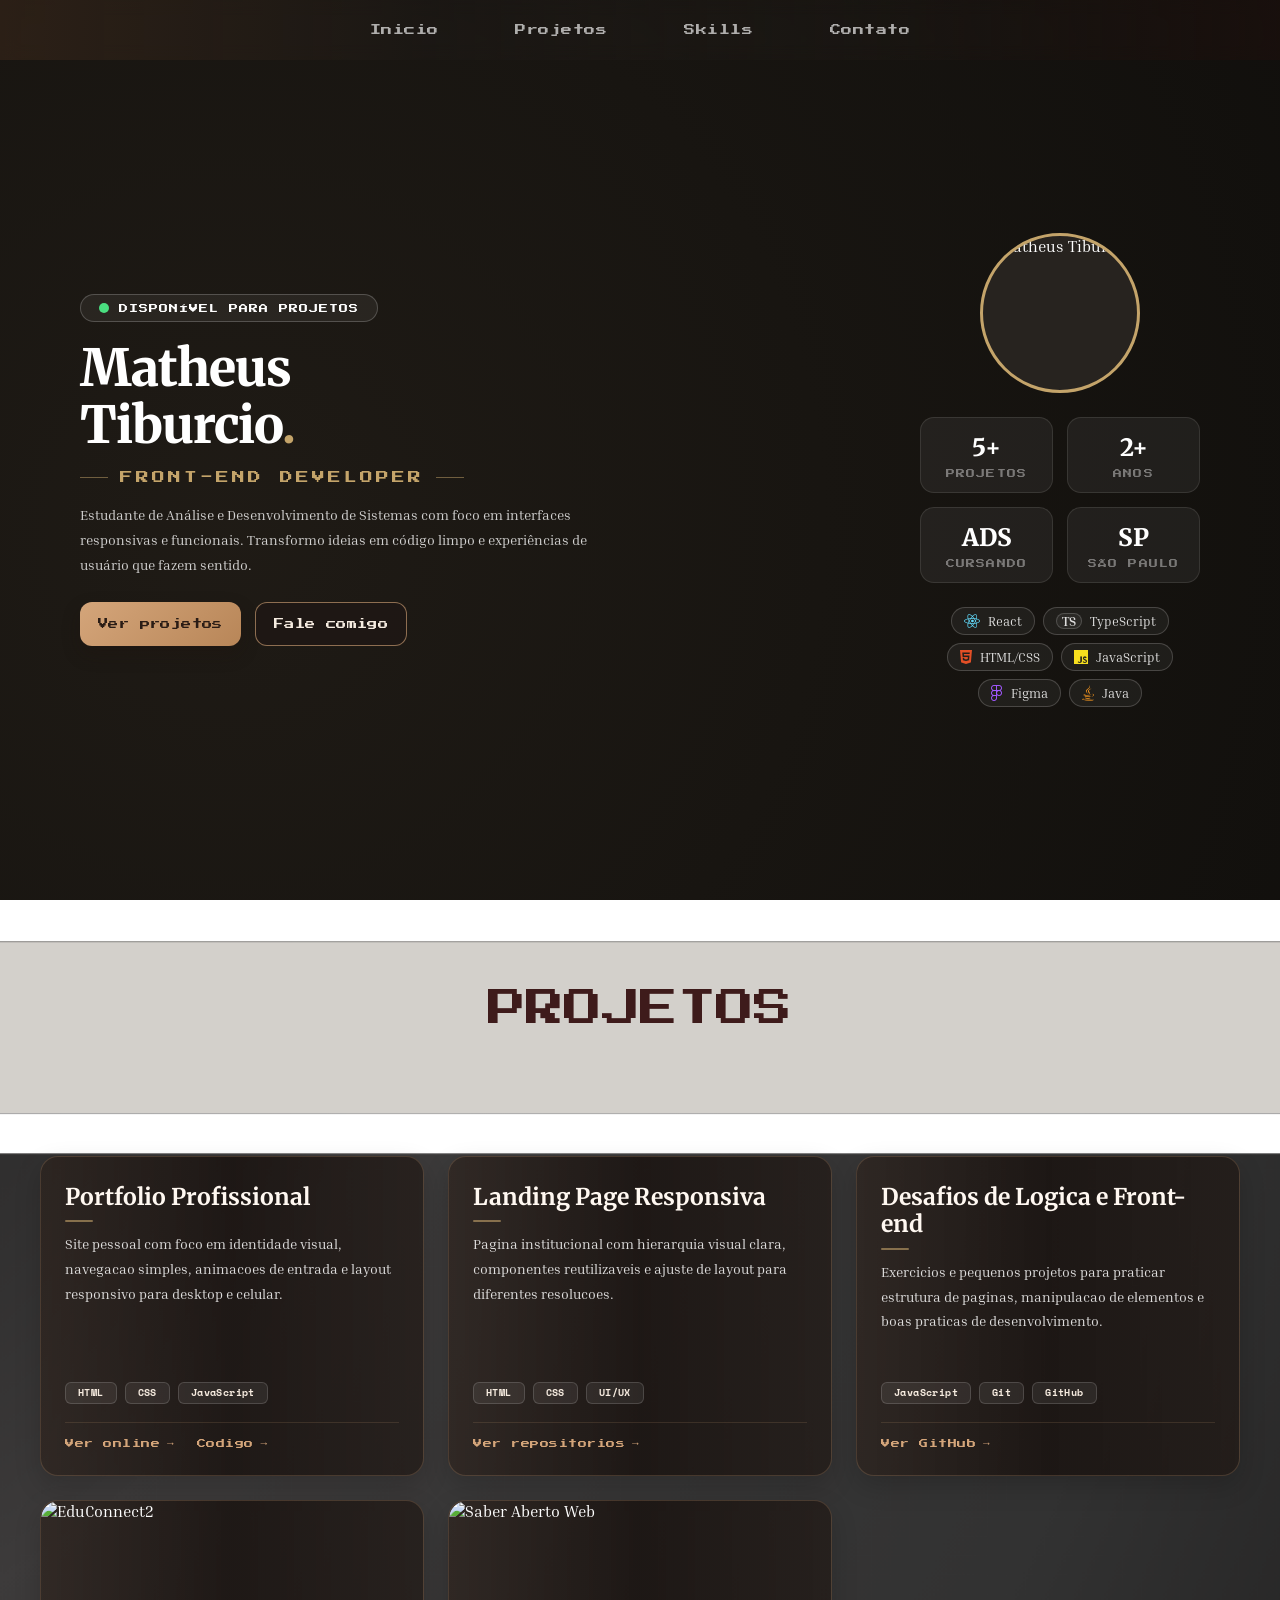
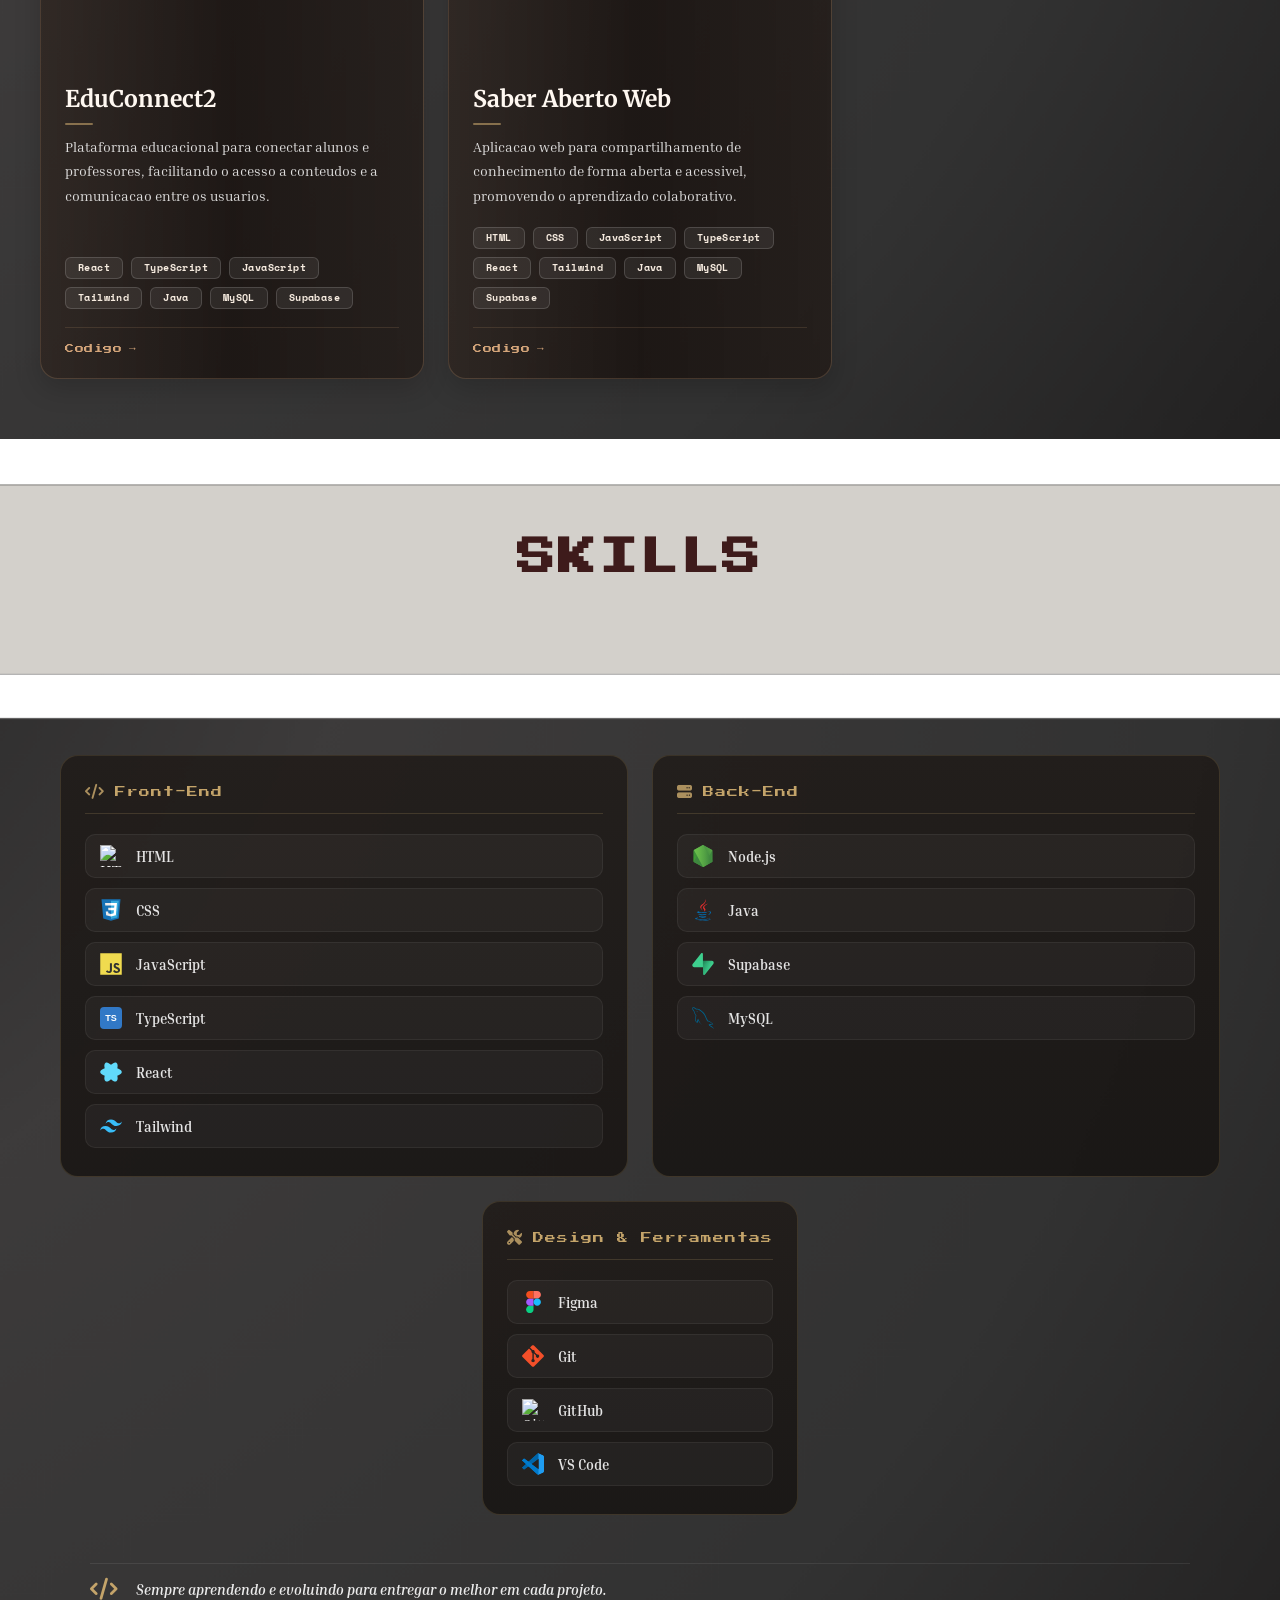
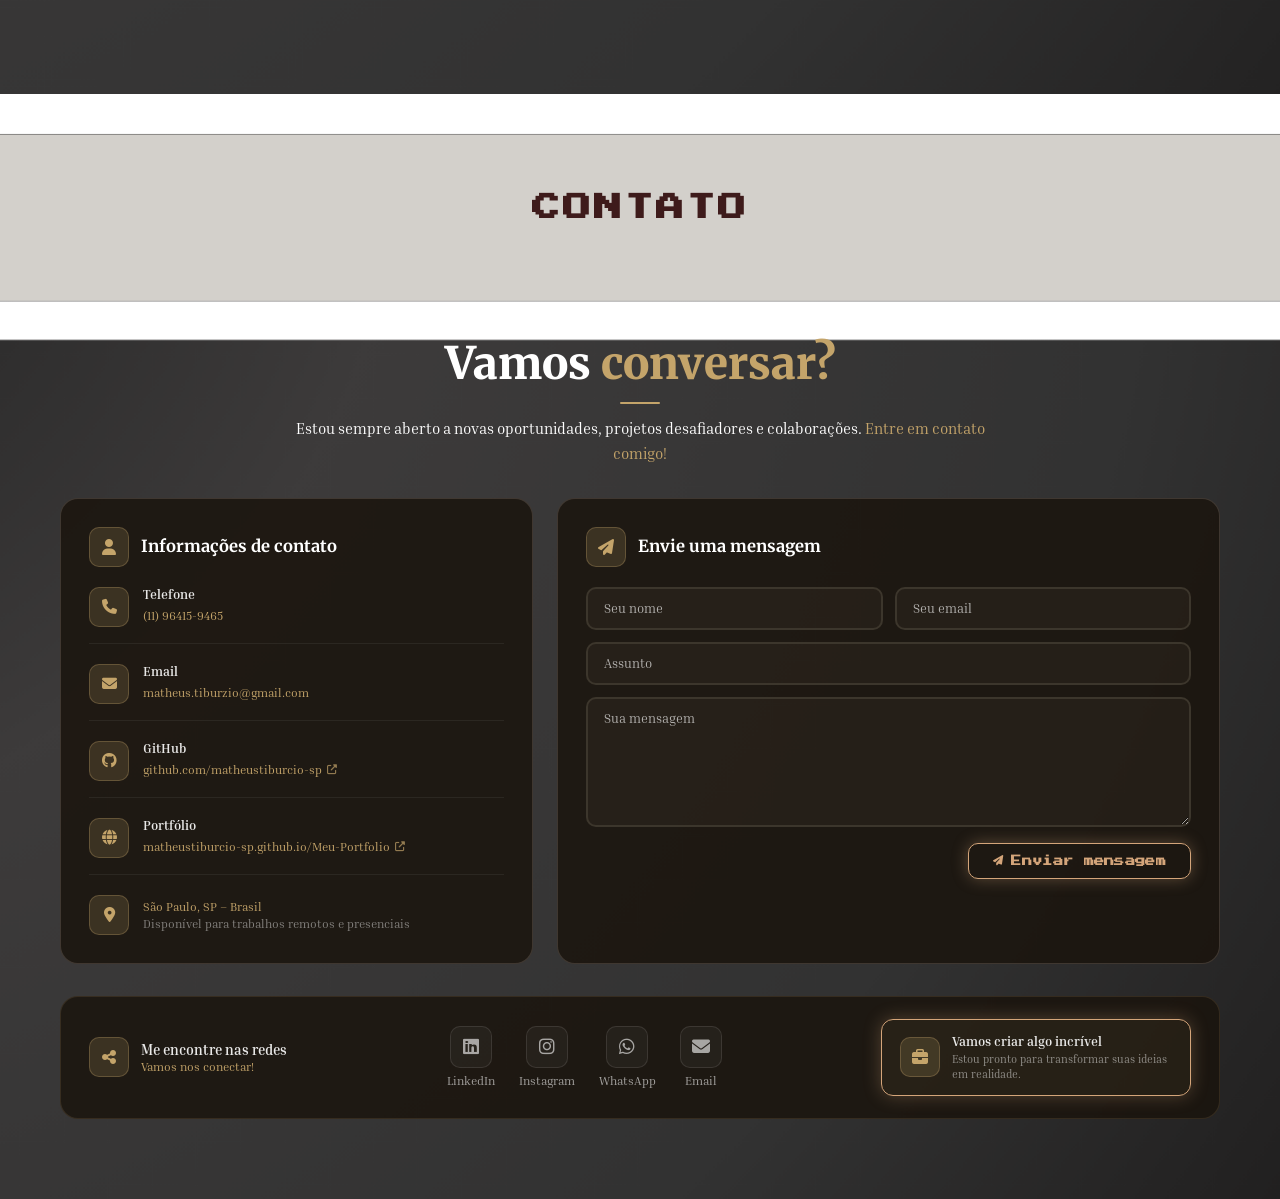
==== index.html @ b46d4b6e "sua mensagem aqui" ====
﻿<!DOCTYPE html>
<html lang="pt-BR">
<head>
	<meta charset="UTF-8">
	<meta name="viewport" content="width=device-width, initial-scale=1.0, maximum-scale=1.0, user-scalable=no, viewport-fit=cover">
	<meta property="og:title" content="Matheus Tiburcio — Front-end Developer" />
	<meta property="og:description" content="Portfólio com projetos em HTML, CSS e JavaScript." />
	<meta property="og:image" content="https://matheustiburcio-sp.github.io/assets/eu.png" />
	<meta property="og:url" content="https://matheustiburcio-sp.github.io/" />
	<meta property="og:type" content="website" />
	<title>Matheus Tiburcio - Portfólio</title>
	<link rel="preconnect" href="https://fonts.googleapis.com">
	<link rel="preconnect" href="https://fonts.gstatic.com" crossorigin>
	<link href="https://fonts.googleapis.com/css2?family=Inter:wght@300;400;500;600;700;800;900&family=Press+Start+2P&family=Space+Mono:wght@400;700&family=Inria+Serif:wght@300;400;700&family=Merriweather:wght@400;900&display=swap" rel="stylesheet">
	<link rel="stylesheet" href="https://cdnjs.cloudflare.com/ajax/libs/font-awesome/6.5.1/css/all.min.css">
	<link rel="stylesheet" href="styles.css">
	<link rel="stylesheet" href="https://cdn.jsdelivr.net/gh/devicons/devicon@latest/devicon.min.css" />

	<style>
		@media (min-width: 900px) {
			html, body {
				overflow: visible !important;
				height: auto !important;
			}
			body {
				display: block;
				overflow-y: auto !important;
			}
			.pc-layout .pc-section,
			.pc-layout .pc-home-inner,
			.pc-layout .pc-home-left,
			.pc-layout .pc-home-right,
			.pc-layout .animate-scroll,
			.pc-layout .animate-hero {
				opacity: 1 !important;
				transform: none !important;
			}
		}
	</style>
</head>
<body>

	<!-- ===== LAYOUT MOBILE ===== -->
	<div class="app-shell">
		<nav class="top-nav" id="navbar">
			<button class="nav-icon-btn nav-back-btn" id="backBtn" onclick="goBack()" aria-label="Voltar">
				<i class="fas fa-arrow-left"></i>
			</button>
			<button class="nav-icon-btn nav-home-btn" id="homeBtn" onclick="showSection('home')" aria-label="Ir para home">
				<i class="fas fa-home"></i>
			</button>
			<a id="nav-education" onclick="navigateTo('education')">(educação)</a>
			<a id="nav-contact" onclick="navigateTo('contact')">(contact)</a>
			<a id="nav-projects" onclick="navigateTo('projects')">(projects)</a>
		</nav>

		<div class="main-content" id="content">
			<section class="page-section active" id="home">
				<h1 class="hero-title">
					<span>FRONT-END</span>
					<span>DEV</span>
				</h1>

				<img src="assets/eu.png" alt="Matheus Tiburcio" class="hero-avatar">

				<div class="profile-subtitle">Sobre mim:</div>

				<div class="about-card">
					<p>
						Meu nome é Matheus Tiburcio Araújo. Meu sonho é me especializar na área de ADS,
						adquirir mais experiência profissional e construir uma carreira sólida, entregando
						produtos com a maior qualidade possível para cada cliente.
					</p>
				</div>
			</section>

			<section class="page-section" id="skills">
				<div class="section-header">
					<div class="section-badge">HABILIDADES:</div>
				</div>

				<div class="info-card">
					<ul>
						<li>Trabalho em equipe</li>
						<li>Organização</li>
						<li>Capacidade de trabalhar sob pressão</li>
						<li>Pensamento lógico</li>
						<li>Resolução de problemas</li>
						<li>Comunicação</li>
					</ul>
				</div>

				<div class="info-card">
					<ul>
						<li>HTML <i class="fab fa-html5 skill-tech-icon" style="color: #e34f26;"></i></li>
						<li>CSS <i class="fab fa-css3-alt skill-tech-icon" style="color: #264de4;"></i></li>
						<li>JavaScript (básico) <i class="fab fa-js skill-tech-icon" style="color: #f7df1e;"></i></li>
						<li>Lógica de programação</li>
						<li>Java <i class="fab fa-java skill-tech-icon" style="color: #f89820;"></i></li>
						<li>React <i class="fab fa-react skill-tech-icon" style="color: #61dafb;"></i></li>
						<li>Git e GitHub <i class="fab fa-github skill-tech-icon" style="color: #fff;"></i></li>
						<li>Desenvolvimento web básico</li>
						<li>Noções de API</li>
						<li>Responsividade para mobile <i class="fab fa-figma skill-tech-icon" style="color: #f24e1e;"></i></li>
					</ul>
				</div>
			</section>

			<section class="page-section" id="education">
				<div class="edu-section-header">
					<h2 class="edu-section-title">EDUCAÇÃO</h2>
					<p class="edu-section-subtitle">Minha formação acadêmica, que me proporcionou uma base sólida de conhecimento e habilidades para minha jornada profissional.</p>
				</div>

				<div class="edu-cards-list">
					<article class="edu-card">
						<div class="edu-card-body">
							<div class="edu-card-image-wrap">
								<img src="assets/images/sao.judas.webp" alt="Universidade São Judas Tadeu" class="edu-card-img" />
							</div>
							<div class="edu-card-info">
								<div class="edu-card-badge"><i class="fas fa-university"></i></div>
								<h3 class="edu-card-name">UNIVERSIDADE SÃO JUDAS TADEU</h3>
								<p class="edu-card-type">Ensino Superior</p>
								<div class="edu-card-rule"></div>
								<p class="edu-card-desc">Cursando Análise e Desenvolvimento de Sistemas, com foco no desenvolvimento de competências técnicas e analíticas.</p>
							</div>
						</div>
						<div class="edu-card-foot">
							<i class="far fa-calendar-alt"></i>
							<span><strong class="edu-foot-label">Conclusão:</strong> 2028 (ADS)</span>
						</div>
					</article>

					<article class="edu-card">
						<div class="edu-card-body">
							<div class="edu-card-image-wrap edu-card-image-wrap--logo">
								<img src="assets/images/colegio.objetivo.webp" alt="Colégio Objetivo" class="edu-card-img" />
							</div>
							<div class="edu-card-info">
								<div class="edu-card-badge"><i class="fas fa-school"></i></div>
								<h3 class="edu-card-name">COLÉGIO OBJETIVO</h3>
								<p class="edu-card-type">Ensino Fundamental e Ensino Médio</p>
								<div class="edu-card-rule"></div>
								<p class="edu-card-desc">Formação completa no Ensino Fundamental e Médio, desenvolvendo uma base sólida de conhecimento e habilidades essenciais.</p>
							</div>
						</div>
						<div class="edu-card-foot">
							<i class="far fa-calendar-alt"></i>
							<span><strong class="edu-foot-label">Período:</strong> Conclusão do Ensino Médio</span>
						</div>
					</article>
				</div>

				<div class="edu-quote">
					<i class="fas fa-graduation-cap"></i>
					<span>A educação é a base para transformar conhecimento em oportunidades.</span>
				</div>
			</section>

			<section class="page-section" id="contact">
				<div class="section-header">
					<div class="section-badge">CONTACT:</div>
				</div>

				<div class="contact-links">
					<a href="https://wa.me/5511964159465" target="_blank" rel="noopener noreferrer" class="contact-link">
						<div class="contact-link-icon whatsapp"><i class="fab fa-whatsapp"></i></div>
						<div class="contact-link-text"><strong>Telefone:</strong> (11) 96415-9465</div>
					</a>
					<a href="https://mail.google.com/mail/?view=cm&fs=1&to=matheus.tiburzio@gmail.com" target="_blank" rel="noopener noreferrer" class="contact-link">
						<div class="contact-link-icon email"><i class="fas fa-envelope"></i></div>
						<div class="contact-link-text"><strong>Email:</strong> matheus.tiburzio@gmail.com</div>
					</a>
					<a href="https://github.com/matheustiburcio-sp" target="_blank" rel="noopener noreferrer" class="contact-link">
						<div class="contact-link-icon github"><i class="fab fa-github"></i></div>
						<div class="contact-link-text"><strong>GitHub:</strong> github.com/matheustiburcio-sp</div>
					</a>
					<a href="https://www.linkedin.com/in/matheus-tiburcio-002502405/" target="_blank" rel="noopener noreferrer" class="contact-link">
						<div class="contact-link-icon linkedin"><i class="fab fa-linkedin-in"></i></div>
						<div class="contact-link-text"><strong>LinkedIn:</strong> Matheus Tiburcio LinkedIn</div>
					</a>
					<a href="https://www.instagram.com/theus.tiburcio/" target="_blank" rel="noopener noreferrer" class="contact-link">
						<div class="contact-link-icon instagram"><i class="fab fa-instagram"></i></div>
						<div class="contact-link-text"><strong>Instagram:</strong> @theus.tiburcio</div>
					</a>
				</div>
			</section>

			<section class="page-section" id="projects">
				<div class="section-header">
					<div class="section-badge">PROJECTS:</div>
				</div>

				<div class="projects-list">
					<div class="project-item">
						<div class="project-thumb">
							<i class="fas fa-briefcase" style="font-size: 28px; opacity: 0.6;"></i>
						</div>
						<div class="project-details">
							<h3>Portfólio Profissional</h3>
							<p>Site pessoal com animações de entrada e layout responsivo para desktop e celular.</p>
							<span class="project-tag">HTML</span>
							<span class="project-tag">CSS</span>
							<span class="project-tag">JavaScript</span>
							<div class="project-links-mobile">
								<a href="https://matheustiburcio-sp.github.io/Meu-Portfolio/" target="_blank" rel="noopener noreferrer">Ver online</a>
								<a href="https://github.com/matheustiburcio-sp/Meu-Portfolio" target="_blank" rel="noopener noreferrer">Código</a>
							</div>
						</div>
					</div>

					<div class="project-item">
						<div class="project-thumb project-thumb--img">
							<img src="assets/images/educonnect2_thumb.png" alt="EduConnect2" class="project-thumb-img">
						</div>
						<div class="project-details">
							<h3>EduConnect2</h3>
							<p>Plataforma educacional para conectar alunos e professores, facilitando o acesso a conteúdos.</p>
							<span class="project-tag">React</span>
							<span class="project-tag">TypeScript</span>
							<span class="project-tag">Tailwind</span>
							<span class="project-tag">Java</span>
							<span class="project-tag">MySQL</span>
							<span class="project-tag">Supabase</span>
							<div class="project-links-mobile">
								<a href="https://github.com/matheustiburcio-sp/educonnect2" target="_blank" rel="noopener noreferrer">Código</a>
							</div>
						</div>
					</div>

					<div class="project-item">
						<div class="project-thumb project-thumb--img">
							<img src="assets/images/saberaberto_thumb.png" alt="Saber Aberto Web" class="project-thumb-img">
						</div>
						<div class="project-details">
							<h3>Saber Aberto Web</h3>
							<p>Aplicação web para compartilhamento de conhecimento de forma aberta e colaborativa.</p>
							<span class="project-tag">React</span>
							<span class="project-tag">TypeScript</span>
							<span class="project-tag">Tailwind</span>
							<span class="project-tag">Java</span>
							<span class="project-tag">MySQL</span>
							<span class="project-tag">Supabase</span>
							<div class="project-links-mobile">
								<a href="https://github.com/matheustiburcio-sp/saber-aberto-web" target="_blank" rel="noopener noreferrer">Código</a>
							</div>
						</div>
					</div>
				</div>
			</section>
		</div>

		<div class="nav-actions" id="navButtons">
			<button class="nav-action-btn" id="btnPrev" onclick="prevSection()">VOLTAR</button>
			<button class="nav-action-btn" id="btnNext" onclick="nextSection()">AVANÇAR</button>
		</div>
	</div>

	<!-- ===== LAYOUT PC ===== -->
	<div class="pc-layout">
		<nav class="pc-navbar">
			<ul class="pc-navbar-links">
				<li><a href="#pc-hero">Inicio</a></li>
				<li><a href="#pc-projetos">Projetos</a></li>
				<li><a href="#pc-skills">Skills</a></li>
				<li><a href="#pc-contato">Contato</a></li>
			</ul>
		</nav>

		<!-- HERO -->
		<section class="pc-section pc-hero" id="pc-hero">
			<div class="pc-home-inner">
				<div class="pc-home-left">
					<div class="pc-home-badge">
						<span class="pc-home-badge-dot"></span>
						DISPONÍVEL PARA PROJETOS
					</div>
					<h1 class="pc-home-name">Matheus<br>Tiburcio<span class="pc-home-name-dot">.</span></h1>
					<p class="pc-home-role">FRONT-END DEVELOPER</p>
					<p class="pc-home-desc">Estudante de Análise e Desenvolvimento de Sistemas com foco em interfaces responsivas e funcionais. Transformo ideias em código limpo e experiências de usuário que fazem sentido.</p>
					<div class="pc-home-actions">
						<a class="pc-btn-primary" href="#pc-projetos">Ver projetos</a>
						<a class="pc-btn-secondary" href="#pc-contato">Fale comigo</a>
					</div>
				</div>
				<div class="pc-home-right">
					<div class="pc-home-avatar-wrap">
						<img src="assets/images/avatar.jpg" alt="Matheus Tiburcio" class="pc-home-avatar-img" />
						<span class="pc-home-avatar-status"></span>
					</div>
					<div class="pc-home-stats-grid">
						<div class="pc-home-stat">
							<span class="pc-home-stat-value">5+</span>
							<span class="pc-home-stat-label">PROJETOS</span>
						</div>
						<div class="pc-home-stat">
							<span class="pc-home-stat-value">2+</span>
							<span class="pc-home-stat-label">ANOS</span>
						</div>
						<div class="pc-home-stat">
							<span class="pc-home-stat-value">ADS</span>
							<span class="pc-home-stat-label">CURSANDO</span>
						</div>
						<div class="pc-home-stat">
							<span class="pc-home-stat-value">SP</span>
							<span class="pc-home-stat-label">SÃO PAULO</span>
						</div>
					</div>
					<div class="pc-home-tags">
						<span><i class="fab fa-react" style="color:#61dafb;font-size:16px"></i>React</span>
						<span><span class="pc-tag-ts">TS</span>TypeScript</span>
						<span><i class="fab fa-html5" style="color:#e34f26;font-size:16px"></i>HTML/CSS</span>
						<span><i class="fab fa-js" style="color:#f7df1e;font-size:16px"></i>JavaScript</span>
						<span><i class="fab fa-figma" style="color:#a259ff;font-size:16px"></i>Figma</span>
						<span><i class="fab fa-java" style="color:#f89820;font-size:16px"></i>Java</span>
					</div>
				</div>
			</div>
		</section>

		<!-- PROJETOS -->
		<section class="pc-section pc-projects-section animate-scroll" id="pc-projetos">
			<div class="pc-projects-title"><span>PROJETOS</span></div>
			<div class="pc-projects-grid">
				<article class="pc-project-card">
					<h3>Portfolio Profissional</h3>
					<p>Site pessoal com foco em identidade visual, navegacao simples, animacoes de entrada e layout responsivo para desktop e celular.</p>
					<div class="pc-project-tags">
						<span>HTML</span><span>CSS</span><span>JavaScript</span>
					</div>
					<div class="pc-project-links">
						<a href="https://matheustiburcio-sp.github.io/Meu-Portfolio/" target="_blank" rel="noopener noreferrer">Ver online</a>
						<a href="https://github.com/matheustiburcio-sp/Meu-Portfolio" target="_blank" rel="noopener noreferrer">Codigo</a>
					</div>
				</article>
				<article class="pc-project-card">
					<h3>Landing Page Responsiva</h3>
					<p>Pagina institucional com hierarquia visual clara, componentes reutilizaveis e ajuste de layout para diferentes resolucoes.</p>
					<div class="pc-project-tags">
						<span>HTML</span><span>CSS</span><span>UI/UX</span>
					</div>
					<div class="pc-project-links">
						<a href="https://github.com/matheustiburcio-sp" target="_blank" rel="noopener noreferrer">Ver repositorios</a>
					</div>
				</article>
				<article class="pc-project-card">
					<h3>Desafios de Logica e Front-end</h3>
					<p>Exercicios e pequenos projetos para praticar estrutura de paginas, manipulacao de elementos e boas praticas de desenvolvimento.</p>
					<div class="pc-project-tags">
						<span>JavaScript</span><span>Git</span><span>GitHub</span>
					</div>
					<div class="pc-project-links">
						<a href="https://github.com/matheustiburcio-sp" target="_blank" rel="noopener noreferrer">Ver GitHub</a>
					</div>
				</article>
				<article class="pc-project-card" style="padding:0; overflow:hidden;">
					<img src="assets/images/educonnect2_thumb.png" alt="EduConnect2" style="width:100%; height:160px; object-fit:cover; object-position:top center; display:block; border-radius:18px 18px 0 0;">
					<div style="padding: 24px; display:flex; flex-direction:column; justify-content:space-between; flex:1;">
						<h3>EduConnect2</h3>
						<p>Plataforma educacional para conectar alunos e professores, facilitando o acesso a conteudos e a comunicacao entre os usuarios.</p>
						<div class="pc-project-tags">
							<span class="tech-react">React</span>
							<span class="tech-ts">TypeScript</span>
							<span class="tech-js">JavaScript</span>
							<span class="tech-tailwind">Tailwind</span>
							<span class="tech-java">Java</span>
							<span class="tech-mysql">MySQL</span>
							<span class="tech-supabase">Supabase</span>
						</div>
						<div class="pc-project-links">
							<a href="https://github.com/matheustiburcio-sp/educonnect2" target="_blank" rel="noopener noreferrer">Codigo</a>
						</div>
					</div>
				</article>
				<article class="pc-project-card" style="padding:0; overflow:hidden;">
					<img src="assets/images/saberaberto_thumb.png" alt="Saber Aberto Web" style="width:100%; height:160px; object-fit:cover; object-position:top center; display:block; border-radius:18px 18px 0 0;">
					<div style="padding: 24px; display:flex; flex-direction:column; justify-content:space-between; flex:1;">
						<h3>Saber Aberto Web</h3>
						<p>Aplicacao web para compartilhamento de conhecimento de forma aberta e acessivel, promovendo o aprendizado colaborativo.</p>
						<div class="pc-project-tags">
							<span class="tech-html">HTML</span>
							<span class="tech-css">CSS</span>
							<span class="tech-js">JavaScript</span>
							<span class="tech-ts">TypeScript</span>
							<span class="tech-react">React</span>
							<span class="tech-tailwind">Tailwind</span>
							<span class="tech-java">Java</span>
							<span class="tech-mysql">MySQL</span>
							<span class="tech-supabase">Supabase</span>
						</div>
						<div class="pc-project-links">
							<a href="https://github.com/matheustiburcio-sp/saber-aberto-web" target="_blank" rel="noopener noreferrer">Codigo</a>
						</div>
					</div>
				</article>
			</div>
		</section>

		<!-- SKILLS -->
		<section class="pc-section pc-skills-section animate-scroll" id="pc-skills">
			<div class="pc-skills-header">
				<h2 class="pc-skills-title">SKILLS</h2>
			</div>

			<div class="pc-skills-grid">
				<!-- Front-End -->
				<div class="pc-skill-category">
					<div class="pc-skill-category-label">
						<i class="fas fa-code"></i>
						Front-End
					</div>
					<div class="pc-skill-items">
						<div class="pc-skill-item">
							<img src="assets/images/html5k.webp" alt="HTML" class="pc-skill-icon" />
							<span class="pc-skill-name">HTML</span>
						</div>
						<div class="pc-skill-item">
							<svg class="pc-skill-icon" xmlns="http://www.w3.org/2000/svg" viewBox="0 0 128 128"><path fill="#1572B6" d="M18.814 114.123L8.76 1.352h110.48l-10.064 112.754-45.243 12.543-45.119-12.526z"/><path fill="#33A9DC" d="M64.001 117.062l36.559-10.136 8.601-96.354h-45.16v106.49z"/><path fill="#fff" d="M64.001 51.429h18.302l1.264-14.163H64.001V23.435h34.682l-.332 3.711-3.4 38.114h-30.95V51.429z"/><path fill="#EBEBEB" d="M64.083 87.349l-.061.018-15.403-4.159-.985-11.031H33.752l1.937 21.717 28.331 7.863.063-.018v-14.39z"/><path fill="#fff" d="M81.127 64.675l-1.666 18.522-15.426 4.164v14.39l28.354-7.858.208-2.337 2.406-26.881H81.127z"/><path fill="#EBEBEB" d="M64.048 23.435v13.831H30.64l-.277-3.108-.63-7.012-.331-3.711h34.646zm-.047 27.996v13.831H48.792l-.277-3.108-.631-7.012-.33-3.711h16.447z"/></svg>
							<span class="pc-skill-name">CSS</span>
						</div>
						<div class="pc-skill-item">
							<svg class="pc-skill-icon" xmlns="http://www.w3.org/2000/svg" viewBox="0 0 128 128"><path fill="#F0DB4F" d="M1.408 1.408h125.184v125.185H1.408z"/><path fill="#323330" d="M116.347 96.736c-.917-5.711-4.641-10.508-15.672-14.981-3.832-1.761-8.104-3.022-9.377-5.926-.452-1.69-.512-2.642-.226-3.665.821-3.32 4.784-4.355 7.925-3.403 2.023.678 3.938 2.237 5.093 4.724 5.402-3.498 5.391-3.475 9.163-5.879-1.381-2.141-2.118-3.129-3.022-4.045-3.249-3.629-7.676-5.498-14.756-5.355l-3.688.477c-3.534.893-6.902 2.748-8.877 5.235-5.926 6.724-4.236 18.492 2.975 23.335 7.104 5.332 17.54 6.545 18.873 11.531 1.297 6.104-4.486 8.08-10.234 7.378-4.236-.881-6.592-3.034-9.139-6.949-4.688 2.713-4.688 2.713-9.508 5.485 1.143 2.499 2.344 3.63 4.26 5.795 9.068 9.198 31.76 8.746 35.83-5.176.165-.478 1.261-3.666.38-8.581zM69.462 58.943H57.753l-.048 30.272c0 6.438.333 12.34-.714 14.149-1.713 3.558-6.152 3.117-8.175 2.427-2.059-1.012-3.106-2.451-4.319-4.485-.333-.584-.583-1.036-.667-1.071l-9.52 5.83c1.583 3.249 3.915 6.069 6.902 7.901 4.462 2.678 10.459 3.499 16.731 2.059 4.082-1.189 7.604-3.652 9.448-7.401 2.666-4.915 2.094-10.864 2.07-17.444.06-10.735.001-21.468.001-32.237z"/></svg>
							<span class="pc-skill-name">JavaScript</span>
						</div>
						<div class="pc-skill-item">
							<span class="pc-skill-icon-ts">TS</span>
							<span class="pc-skill-name">TypeScript</span>
						</div>
						<div class="pc-skill-item">
							<svg class="pc-skill-icon" xmlns="http://www.w3.org/2000/svg" viewBox="0 0 128 128"><g fill="#61DAFB"><circle cx="64" cy="64" r="11.4"/><path d="M107.3 45.2c-2.2-.8-4.5-1.6-6.9-2.3.6-2.4 1.1-4.8 1.5-7.1 2.1-13.2-.2-22.5-6.6-26.1-1.9-1.1-4-1.6-6.4-1.6-7 0-15.9 5.2-24.9 13.9-9-8.7-17.9-13.9-24.9-13.9-2.4 0-4.5.5-6.4 1.6-6.4 3.7-8.7 13-6.6 26.1.4 2.3.9 4.7 1.5 7.1-2.4.7-4.7 1.4-6.9 2.3C8.2 50 1.4 56.6 1.4 64s6.9 14 19.3 18.8c2.2.8 4.5 1.6 6.9 2.3-.6 2.4-1.1 4.8-1.5 7.1-2.1 13.2.2 22.5 6.6 26.1 1.9 1.1 4 1.6 6.4 1.6 7.1 0 16-5.2 24.9-13.9 9 8.7 17.9 13.9 24.9 13.9 2.4 0 4.5-.5 6.4-1.6 6.4-3.7 8.7-13 6.6-26.1-.4-2.3-.9-4.7-1.5-7.1 2.4-.7 4.7-1.4 6.9-2.3 12.5-4.8 19.3-11.4 19.3-18.8s-6.8-14-19.3-18.8z"/></g></svg>
							<span class="pc-skill-name">React</span>
						</div>
						<div class="pc-skill-item">
							<svg class="pc-skill-icon" xmlns="http://www.w3.org/2000/svg" viewBox="0 0 128 128"><path d="M64.004 25.602c-17.067 0-27.73 8.53-32 25.597 6.398-8.531 13.867-11.73 22.398-9.597 4.871 1.214 8.352 4.746 12.207 8.66C72.883 56.629 80.145 64 96.004 64c17.066 0 27.73-8.531 32-25.602-6.399 8.536-13.867 11.735-22.399 9.602-4.87-1.215-8.347-4.746-12.207-8.66-6.27-6.367-13.53-13.738-29.394-13.738zM32.004 64c-17.066 0-27.73 8.531-32 25.602C6.402 81.066 13.87 77.867 22.402 80c4.871 1.215 8.352 4.746 12.207 8.66 6.274 6.367 13.536 13.738 29.395 13.738 17.066 0 27.73-8.53 32-25.597-6.399 8.531-13.867 11.73-22.399 9.597-4.87-1.214-8.347-4.746-12.207-8.66C55.128 71.371 47.868 64 32.004 64zm0 0" fill="#38bdf8"/></svg>
							<span class="pc-skill-name">Tailwind</span>
						</div>
					</div>
				</div>

				<!-- Back-End -->
				<div class="pc-skill-category">
					<div class="pc-skill-category-label">
						<i class="fas fa-server"></i>
						Back-End
					</div>
					<div class="pc-skill-items">
						<div class="pc-skill-item">
							<svg class="pc-skill-icon" xmlns="http://www.w3.org/2000/svg" viewBox="0 0 128 128"><path fill="url(#a)" d="M66.958.825a6.07 6.07 0 0 0-6.035 0L11.103 29.76c-1.895 1.072-2.96 3.095-2.96 5.24v57.988c0 2.143 1.183 4.167 2.958 5.24l49.82 28.934a6.07 6.07 0 0 0 6.036 0l49.82-28.935c1.894-1.072 2.958-3.096 2.958-5.24V35c0-2.144-1.183-4.167-2.958-5.24z"/><path fill="url(#b)" d="M116.897 29.76 66.841.825A8.161 8.161 0 0 0 65.302.23L9.21 96.798a6.251 6.251 0 0 0 1.657 1.43l50.057 28.934c1.42.833 3.076 1.072 4.615.595l52.66-96.925a3.702 3.702 0 0 0-1.302-1.072z"/><path fill="url(#c)" d="M116.898 98.225c1.42-.833 2.485-2.262 2.958-3.81L65.066.108c-1.42-.238-2.959-.119-4.26.715L11.104 29.639l53.606 98.355c.71-.12 1.54-.358 2.25-.715z"/><defs><linearGradient id="a" x1="34.513" x2="27.157" y1="15.535" y2="30.448" gradientTransform="translate(-129.242 -73.715) scale(6.18523)" gradientUnits="userSpaceOnUse"><stop stop-color="#3F873F"/><stop offset=".33" stop-color="#3F8B3D"/><stop offset=".637" stop-color="#3E9638"/><stop offset=".934" stop-color="#3DA92E"/><stop offset="1" stop-color="#3DAE2B"/></linearGradient><linearGradient id="b" x1="30.009" x2="50.533" y1="23.359" y2="8.288" gradientTransform="translate(-129.242 -73.715) scale(6.18523)" gradientUnits="userSpaceOnUse"><stop offset=".138" stop-color="#3F873F"/><stop offset=".402" stop-color="#52A044"/><stop offset=".713" stop-color="#64B749"/><stop offset=".908" stop-color="#6ABF4B"/></linearGradient><linearGradient id="c" x1="21.917" x2="40.555" y1="22.261" y2="22.261" gradientTransform="translate(-129.242 -73.715) scale(6.18523)" gradientUnits="userSpaceOnUse"><stop offset=".092" stop-color="#6ABF4B"/><stop offset=".287" stop-color="#64B749"/><stop offset=".598" stop-color="#52A044"/><stop offset=".862" stop-color="#3F873F"/></linearGradient></defs></svg>
							<span class="pc-skill-name">Node.js</span>
						</div>
						<div class="pc-skill-item">
							<svg class="pc-skill-icon" xmlns="http://www.w3.org/2000/svg" viewBox="0 0 128 128"><path fill="#0074BD" d="M47.617 98.12s-4.767 2.774 3.397 3.71c9.892 1.13 14.947.968 25.845-1.092 0 0 2.871 1.795 6.873 3.351-24.439 10.47-55.308-.607-36.115-5.969zm-2.988-13.665s-5.348 3.959 2.823 4.805c10.567 1.091 18.91 1.18 33.354-1.6 0 0 1.993 2.025 5.132 3.131-29.542 8.64-62.446.68-41.309-6.336z"/><path fill="#EA2D2E" d="M69.802 61.271c6.025 6.935-1.58 13.17-1.58 13.17s15.289-7.891 8.269-17.777c-6.559-9.215-11.587-13.792 15.635-29.58 0 .001-42.731 10.67-22.324 34.187z"/><path fill="#0074BD" d="M102.123 108.229s3.529 2.91-3.888 5.159c-14.102 4.272-58.706 5.56-71.094.171-4.451-1.938 3.899-4.625 6.526-5.192 2.739-.593 4.303-.485 4.303-.485-4.953-3.487-32.013 6.85-13.743 9.815 49.821 8.076 90.817-3.637 77.896-9.468zM49.912 70.294s-22.686 5.389-8.033 7.348c6.188.828 18.518.638 30.011-.326 9.39-.789 18.813-2.474 18.813-2.474s-3.308 1.419-5.704 3.053c-23.042 6.061-67.544 3.238-54.731-2.958 10.832-5.239 19.644-4.643 19.644-4.643zm40.697 22.747c23.421-12.167 12.591-23.86 5.032-22.285-1.848.385-2.677.72-2.677.72s.688-1.079 2-1.543c14.953-5.255 26.451 15.503-4.823 23.725 0-.002.359-.327.468-.617z"/><path fill="#EA2D2E" d="M76.491 1.587S89.459 14.563 64.188 34.51c-20.266 16.006-4.621 25.13-.007 35.559-11.831-10.673-20.509-20.07-14.688-28.815C58.041 28.42 81.722 22.195 76.491 1.587z"/><path fill="#0074BD" d="M52.214 126.021c22.476 1.437 57-.8 57.817-11.436 0 0-1.571 4.032-18.577 7.231-19.186 3.612-42.854 3.191-56.887.874 0 .001 2.875 2.381 17.647 3.331z"/></svg>
							<span class="pc-skill-name">Java</span>
						</div>
						<div class="pc-skill-item">
							<svg class="pc-skill-icon" xmlns="http://www.w3.org/2000/svg" viewBox="0 0 128 128"><defs><linearGradient id="sa" x1="53.974" x2="94.163" y1="54.974" y2="71.829" gradientTransform="translate(29.387 60.096) scale(1.1436)" gradientUnits="userSpaceOnUse"><stop offset="0" stop-color="#249361"/><stop offset="1" stop-color="#3ecf8e"/></linearGradient><linearGradient id="sb" x1="36.156" x2="54.484" y1="30.578" y2="65.081" gradientTransform="translate(29.387 60.096) scale(1.1436)" gradientUnits="userSpaceOnUse"><stop offset="0"/><stop offset="1" stop-opacity="0"/></linearGradient></defs><path fill="url(#sa)" d="M102.24 186.21c-3.267 4.117-9.904 1.862-9.977-3.397l-1.156-76.906h51.715c9.365 0 14.587 10.817 8.763 18.149z" transform="translate(-27.722 -60.338)"/><path fill="url(#sb)" fill-opacity=".2" d="M102.24 186.21c-3.267 4.117-9.904 1.862-9.977-3.397l-1.156-76.906h51.715c9.365 0 14.587 10.817 8.763 18.149z" transform="translate(-27.722 -60.338)"/><path fill="#3ecf8e" d="M53.484 2.128c3.267-4.117 9.905-1.862 9.977 3.396l.508 76.907H12.902c-9.365 0-14.587-10.817-8.764-18.149z"/></svg>
							<span class="pc-skill-name">Supabase</span>
						</div>
						<div class="pc-skill-item">
							<svg class="pc-skill-icon" xmlns="http://www.w3.org/2000/svg" viewBox="0 0 128 128"><path fill="#00618A" d="M117.688 98.242c-6.973-.191-12.297.461-16.852 2.379-1.293.547-3.355.559-3.566 2.18.711.746.82 1.859 1.387 2.777 1.086 1.754 2.922 4.113 4.559 5.352 1.789 1.348 3.633 2.793 5.551 3.961 3.414 2.082 7.223 3.27 10.504 5.352 1.938 1.23 3.859 2.777 5.75 4.164.934.684 1.563 1.75 2.773 2.18v-.195c-.637-.812-.801-1.93-1.387-2.777l-2.578-2.578c-2.52-3.344-5.719-6.281-9.117-8.719-2.711-1.949-8.781-4.578-9.91-7.73l-.199-.199c1.922-.219 4.172-.914 5.949-1.391 2.98-.797 5.645-.59 8.719-1.387l4.164-1.187v-.793c-1.555-1.594-2.664-3.707-4.359-5.152-4.441-3.781-9.285-7.555-14.273-10.703-2.766-1.746-6.184-2.883-9.117-4.363-.988-.496-2.719-.758-3.371-1.586-1.539-1.961-2.379-4.449-3.566-6.738-2.488-4.793-4.93-10.023-7.137-15.066-1.504-3.437-2.484-6.828-4.359-9.91-9-14.797-18.687-23.73-33.695-32.508-3.195-1.867-7.039-2.605-11.102-3.57l-6.543-.395c-1.332-.555-2.715-2.184-3.965-2.977C16.977 3.52 4.223-3.312.539 5.672-1.785 11.34 4.016 16.871 6.09 19.746c1.457 2.012 3.32 4.273 4.359 6.539.688 1.492.805 2.984 1.391 4.559 1.438 3.883 2.695 8.109 4.559 11.695.941 1.816 1.98 3.727 3.172 5.352.727.996 1.98 1.438 2.18 2.973-1.227 1.715-1.297 4.375-1.984 6.543-3.098 9.77-1.926 21.91 2.578 29.137 1.383 2.223 4.641 6.98 9.117 5.156 3.918-1.598 3.043-6.539 4.164-10.902.254-.988.098-1.715.594-2.379v.199l3.57 7.133c2.641 4.254 7.324 8.699 11.297 11.699 2.059 1.555 3.68 4.242 6.344 5.152v-.199h-.199c-.516-.805-1.324-1.137-1.98-1.781-1.551-1.523-3.277-3.414-4.559-5.156-3.613-4.902-6.805-10.27-9.711-15.855-1.391-2.668-2.598-5.609-3.77-8.324-.453-1.047-.445-2.633-1.387-3.172-1.281 1.988-3.172 3.598-4.164 5.945-1.582 3.754-1.789 8.336-2.375 13.082-.348.125-.195.039-.398.199-2.762-.668-3.73-3.508-4.758-5.949-2.594-6.164-3.078-16.09-.793-23.191.59-1.836 3.262-7.617 2.18-9.316-.516-1.691-2.219-2.672-3.172-3.965-1.18-1.598-2.355-3.703-3.172-5.551-2.125-4.805-3.113-10.203-5.352-15.062-1.07-2.324-2.875-4.676-4.359-6.738-1.645-2.289-3.484-3.977-4.758-6.742-.453-.984-1.066-2.559-.398-3.566.215-.684.516-.969 1.191-1.191 1.148-.887 4.352.297 5.547.793 3.18 1.32 5.832 2.578 8.527 4.363 1.289.855 2.598 2.512 4.16 2.973h1.785c2.789.641 5.914.195 8.523.988 4.609 1.402 8.738 3.582 12.488 5.949 11.422 7.215 20.766 17.48 27.156 29.734 1.027 1.973 1.473 3.852 2.379 5.945 1.824 4.219 4.125 8.559 5.941 12.688 1.816 4.113 3.582 8.27 6.148 11.695 1.348 1.801 6.551 2.766 8.918 3.766 1.66.699 4.379 1.43 5.949 2.379 3 1.809 5.906 3.965 8.723 5.945 1.402.992 5.73 3.168 5.945 4.957zm-88.605-75.52c-1.453-.027-2.48.156-3.566.395v.199h.195c.695 1.422 1.918 2.34 2.777 3.566l1.98 4.164.199-.195c1.227-.867 1.789-2.25 1.781-4.363-.492-.52-.562-1.164-.992-1.785-.562-.824-1.66-1.289-2.375-1.98zm0 0"/></svg>
							<span class="pc-skill-name">MySQL</span>
						</div>
					</div>
				</div>

				<!-- Design & Ferramentas -->
				<div class="pc-skill-category">
					<div class="pc-skill-category-label">
						<i class="fas fa-tools"></i>
						Design &amp; Ferramentas
					</div>
					<div class="pc-skill-items">
						<div class="pc-skill-item">
							<svg class="pc-skill-icon" xmlns="http://www.w3.org/2000/svg" viewBox="0 0 128 128"><path fill="#0acf83" d="M45.5 129c11.9 0 21.5-9.6 21.5-21.5V86H45.5C33.6 86 24 95.6 24 107.5S33.6 129 45.5 129zm0 0"/><path fill="#a259ff" d="M24 64.5C24 52.6 33.6 43 45.5 43H67v43H45.5C33.6 86 24 76.4 24 64.5zm0 0"/><path fill="#f24e1e" d="M24 21.5C24 9.6 33.6 0 45.5 0H67v43H45.5C33.6 43 24 33.4 24 21.5zm0 0"/><path fill="#ff7262" d="M67 0h21.5C100.4 0 110 9.6 110 21.5S100.4 43 88.5 43H67zm0 0"/><path fill="#1abcfe" d="M110 64.5c0 11.9-9.6 21.5-21.5 21.5S67 76.4 67 64.5 76.6 43 88.5 43 110 52.6 110 64.5zm0 0"/></svg>
							<span class="pc-skill-name">Figma</span>
						</div>
						<div class="pc-skill-item">
							<svg class="pc-skill-icon" xmlns="http://www.w3.org/2000/svg" viewBox="0 0 128 128"><path fill="#F34F29" d="M124.737 58.378L69.621 3.264c-3.172-3.174-8.32-3.174-11.497 0L46.68 14.71l14.518 14.518c3.375-1.139 7.243-.375 9.932 2.314 2.703 2.706 3.461 6.607 2.294 9.993l13.992 13.993c3.385-1.167 7.292-.413 9.994 2.295 3.78 3.777 3.78 9.9 0 13.679a9.673 9.673 0 01-13.683 0 9.677 9.677 0 01-2.105-10.521L68.574 47.933l-.002 34.341a9.708 9.708 0 012.559 1.828c3.778 3.777 3.778 9.898 0 13.683-3.779 3.777-9.904 3.777-13.679 0-3.778-3.784-3.778-9.905 0-13.683a9.65 9.65 0 013.167-2.11V47.333a9.581 9.581 0 01-3.167-2.111c-2.862-2.86-3.551-7.06-2.083-10.576L41.056 20.333 3.264 58.123a8.133 8.133 0 000 11.5l55.117 55.114c3.174 3.174 8.32 3.174 11.499 0l54.858-54.858a8.135 8.135 0 00-.001-11.501z"/></svg>
							<span class="pc-skill-name">Git</span>
						</div>
						<div class="pc-skill-item">
							<img src="assets/images/github.png" alt="GitHub" class="pc-skill-icon" />
							<span class="pc-skill-name">GitHub</span>
						</div>
						<div class="pc-skill-item">
							<svg class="pc-skill-icon" xmlns="http://www.w3.org/2000/svg" viewBox="0 0 128 128"><mask id="vsm" width="128" height="128" x="0" y="0" maskUnits="userSpaceOnUse" style="mask-type:alpha"><path fill="#fff" fill-rule="evenodd" d="M90.767 127.126a7.968 7.968 0 0 0 6.35-.244l26.353-12.681a8 8 0 0 0 4.53-7.209V21.009a8 8 0 0 0-4.53-7.21L97.117 1.12a7.97 7.97 0 0 0-9.093 1.548l-50.45 46.026L15.6 32.013a5.328 5.328 0 0 0-6.807.302l-7.048 6.411a5.335 5.335 0 0 0-.006 7.888L20.796 64 1.74 81.387a5.336 5.336 0 0 0 .006 7.887l7.048 6.411a5.327 5.327 0 0 0 6.807.303l21.974-16.68 50.45 46.025a7.96 7.96 0 0 0 2.743 1.793Zm5.252-92.183L57.74 64l38.28 29.058V34.943Z" clip-rule="evenodd"/></mask><g mask="url(#vsm)"><path fill="#0065A9" d="M123.471 13.82 97.097 1.12A7.973 7.973 0 0 0 88 2.668L1.662 81.387a5.333 5.333 0 0 0 .006 7.887l7.052 6.411a5.333 5.333 0 0 0 6.811.303l103.971-78.875c3.488-2.646 8.498-.158 8.498 4.22v-.306a8.001 8.001 0 0 0-4.529-7.208Z"/><path fill="#007ACC" d="m123.471 114.181-26.374 12.698A7.973 7.973 0 0 1 88 125.333L1.662 46.613a5.333 5.333 0 0 1 .006-7.887l7.052-6.411a5.333 5.333 0 0 1 6.811-.303l103.971 78.874c3.488 2.647 8.498.159 8.498-4.219v.306a8.001 8.001 0 0 1-4.529 7.208Z"/><path fill="#1F9CF0" d="M97.098 126.882A7.977 7.977 0 0 1 88 125.333c2.952 2.952 8 .861 8-3.314V5.98c0-4.175-5.048-6.266-8-3.313a7.977 7.977 0 0 1 9.098-1.549L123.467 13.8A8 8 0 0 1 128 21.01v85.982a8 8 0 0 1-4.533 7.21l-26.369 12.681Z"/></g></svg>
							<span class="pc-skill-name">VS Code</span>
						</div>
					</div>
				</div>
			</div>

			<div class="pc-skills-quote">
				<i class="fas fa-code"></i>
				<span>Sempre aprendendo e evoluindo para entregar o melhor em cada projeto.</span>
			</div>
		</section>

		<!-- CONTATO -->
		<section class="pc-section pc-contact-section animate-scroll" id="pc-contato">
			<div class="pc-contact-header">
				<h2 class="pc-contact-pretitle">CONTATO</h2>
				<h2 class="pc-contact-title">Vamos <span class="pc-contact-title-accent">conversar?</span></h2>
				<div class="pc-contact-divider"></div>
				<p class="pc-contact-subtitle">Estou sempre aberto a novas oportunidades, projetos desafiadores e colaborações. <a href="mailto:matheus.tiburzio@gmail.com" class="pc-contact-subtitle-link">Entre em contato comigo!</a></p>
			</div>

			<div class="pc-contact-body">
				<div class="pc-contact-card">
					<div class="pc-contact-card-title">
						<span class="pc-contact-card-icon"><i class="fas fa-user"></i></span>
						Informações de contato
					</div>
					<div class="pc-contact-info-item">
						<span class="pc-contact-info-icon"><i class="fas fa-phone"></i></span>
						<div>
							<p class="pc-contact-info-label">Telefone</p>
							<a href="tel:+5511964159465" class="pc-contact-info-value">(11) 96415-9465</a>
						</div>
					</div>
					<div class="pc-contact-info-item">
						<span class="pc-contact-info-icon"><i class="fas fa-envelope"></i></span>
						<div>
							<p class="pc-contact-info-label">Email</p>
							<a href="mailto:matheus.tiburzio@gmail.com" class="pc-contact-info-value">matheus.tiburzio@gmail.com</a>
						</div>
					</div>
					<div class="pc-contact-info-item">
						<span class="pc-contact-info-icon"><i class="fab fa-github"></i></span>
						<div>
							<p class="pc-contact-info-label">GitHub</p>
							<a href="https://github.com/matheustiburcio-sp" target="_blank" rel="noopener noreferrer" class="pc-contact-info-value">
								github.com/matheustiburcio-sp
								<i class="fas fa-external-link-alt pc-contact-ext-icon"></i>
							</a>
						</div>
					</div>
					<div class="pc-contact-info-item">
						<span class="pc-contact-info-icon"><i class="fas fa-globe"></i></span>
						<div>
							<p class="pc-contact-info-label">Portfólio</p>
							<a href="https://matheustiburcio-sp.github.io/Meu-Portfolio/" target="_blank" rel="noopener noreferrer" class="pc-contact-info-value">
								matheustiburcio-sp.github.io/Meu-Portfolio
								<i class="fas fa-external-link-alt pc-contact-ext-icon"></i>
							</a>
						</div>
					</div>
					<div class="pc-contact-info-item">
						<span class="pc-contact-info-icon"><i class="fas fa-map-marker-alt"></i></span>
						<div>
							<p class="pc-contact-info-value">São Paulo, SP – Brasil</p>
							<p class="pc-contact-info-sublabel">Disponível para trabalhos remotos e presenciais</p>
						</div>
					</div>
				</div>

				<div class="pc-contact-card">
					<div class="pc-contact-card-title">
						<span class="pc-contact-card-icon"><i class="fas fa-paper-plane"></i></span>
						Envie uma mensagem
					</div>
					<div class="pc-contact-form">
						<div class="pc-contact-form-row">
							<input type="text" class="pc-contact-input" placeholder="Seu nome" />
							<input type="email" class="pc-contact-input" placeholder="Seu email" />
						</div>
						<input type="text" class="pc-contact-input" placeholder="Assunto" />
						<textarea class="pc-contact-textarea" placeholder="Sua mensagem"></textarea>
						<div class="pc-contact-form-footer">
							<a href="mailto:matheus.tiburzio@gmail.com" class="pc-contact-send-btn">
								<i class="fas fa-paper-plane"></i>
								Enviar mensagem
							</a>
						</div>
					</div>
				</div>
			</div>

			<div class="pc-contact-footer">
				<div class="pc-contact-social-left">
					<span class="pc-contact-card-icon"><i class="fas fa-share-alt"></i></span>
					<div>
						<p class="pc-contact-social-title">Me encontre nas redes</p>
						<p class="pc-contact-social-sub">Vamos nos conectar!</p>
					</div>
				</div>
				<div class="pc-contact-social-links">
					<a href="https://www.linkedin.com/in/matheus-tiburcio-002502405" target="_blank" rel="noopener noreferrer" class="pc-contact-social-item">
						<i class="fab fa-linkedin"></i>
						<span>LinkedIn</span>
					</a>
					<a href="https://www.instagram.com/theus.tiburcio/" target="_blank" rel="noopener noreferrer" class="pc-contact-social-item">
						<i class="fab fa-instagram"></i>
						<span>Instagram</span>
					</a>
					<a href="https://wa.me/5511964159465" target="_blank" rel="noopener noreferrer" class="pc-contact-social-item">
						<i class="fab fa-whatsapp"></i>
						<span>WhatsApp</span>
					</a>
					<a href="mailto:matheus.tiburzio@gmail.com" class="pc-contact-social-item">
						<i class="fas fa-envelope"></i>
						<span>Email</span>
					</a>
				</div>
				<div class="pc-contact-cta">
					<span class="pc-contact-card-icon"><i class="fas fa-briefcase"></i></span>
					<div>
						<p class="pc-contact-cta-title">Vamos criar algo incrível</p>
						<p class="pc-contact-cta-sub">Estou pronto para transformar suas ideias em realidade.</p>
					</div>
				</div>
			</div>
		</section>

	</div>

	<script src="script.js"></script>
</body>
</html>
---- styles.css ----
﻿/* ================================================================
   VARIÁVEIS GLOBAIS — cores e tokens usados em todo o projeto
================================================================ */
:root {
    --bg: #1a1815;
    --bg-card: #201b16;
    --text-primary: #dbc7b5;
    --text-secondary: #ffffff;
    --accent: #c4b5a5;
    --border: #584b3e91;
}

/* ================================================================
   RESET GLOBAL
================================================================ */
* {
    margin: 0;
    padding: 0;
    box-sizing: border-box;
    -webkit-tap-highlight-color: transparent;
}

/* ================================================================
   BASE HTML/BODY
================================================================ */
html {
  height: auto !important;
  overflow: auto !important;
  overflow-y: scroll;
  scrollbar-width: none;
  -ms-overflow-style: none;
  scroll-behavior: smooth;
  scroll-padding-top: 70px;
}

html::-webkit-scrollbar {
  display: none;
}

html,
body {
    width: 100%;
    min-height: 100dvh;
    height: 100%;
    overflow: hidden;
    background:
        radial-gradient(circle at 18% 12%, rgba(95, 79, 62, 0.22) 0%, rgba(95, 79, 62, 0) 38%),
        radial-gradient(circle at 82% 86%, rgba(65, 55, 44, 0.2) 0%, rgba(65, 55, 44, 0) 40%),
        #0d0c0a;
}

body {
    font-family: "Inter", sans-serif;
    color: var(--text-primary);
    display: flex;
    justify-content: center;
    align-items: center;
}

/* ================================================================
   APP SHELL
================================================================ */
.app-shell {
    width: 100vw;
    max-width: 100%;
    min-height: 100dvh;
    height: 100dvh;
    max-height: none;
    background: var(--bg);
    position: relative;
    overflow: hidden;
    display: flex;
    flex-direction: column;
}

@supports (height: 100svh) {
    html,
    body,
    .app-shell {
        min-height: 100svh;
        height: 100svh;
    }
}

@media (hover: none) and (pointer: coarse) {
    html,
    body {
        background: #1d1a15;
    }

    .app-shell {
        width: 100vw;
        min-height: 100dvh;
        height: 100dvh;
        border: none;
        border-radius: 0;
        box-shadow: none;
    }
}

@media (min-width: 768px) and (hover: hover) and (pointer: fine) {
    .app-shell {
        max-width: 400px;
        height: 90vh;
        max-height: 850px;
        border-radius: 45px;
        border: 10px solid #151412;
        box-shadow: 0 30px 100px rgba(0, 0, 0, 0.6), inset 0 0 0 1px #2a2825;
    }
}

/* ================================================================
   NAVBAR MOBILE
================================================================ */
.top-nav {
    display: flex;
    justify-content: center;
    align-items: center;
    gap: 28px;
    padding: calc(12px + env(safe-area-inset-top)) 20px 12px;
    min-height: 72px;
    position: relative;
    z-index: 10;
    font-family: "Space Mono", monospace;
    font-size: 11px;
    letter-spacing: 0.8px;
    color: var(--text-secondary);
}

.top-nav.is-home {
    background: transparent;
}

.top-nav .nav-icon-btn {
    position: absolute;
    background: none;
    border: none;
    color: var(--text-primary);
    cursor: pointer;
    padding: 8px;
    opacity: 0.9;
    display: none;
}

.top-nav .nav-back-btn {
    left: 22px;
    font-size: 20px;
}

.top-nav .nav-home-btn {
    left: 56px;
    font-size: 18px;
}

.top-nav a {
    color: var(--text-secondary);
    text-decoration: none;
    cursor: pointer;
    font-weight: 400;
    position: relative;
    padding-bottom: 4px;
    transition: color 0.3s;
}

/* Underline animado que nasce do centro */
.top-nav a::after {
    content: "";
    position: absolute;
    bottom: -2px;
    left: 50%;
    transform: translateX(-50%) scaleX(0);
    width: 100%;
    height: 2px;
    background: #c4a46a;
    border-radius: 1px;
    transition: transform 0.3s cubic-bezier(0.34, 1.56, 0.64, 1);
    transform-origin: center;
}

.top-nav a:hover {
    color: #e8d5c0;
}

.top-nav a:hover::after {
    transform: translateX(-50%) scaleX(0.6);
}

.top-nav a.active {
    color: #c4a46a;
    font-weight: 700;
}

.top-nav a.active::after {
    transform: translateX(-50%) scaleX(1);
}

.top-nav a:focus-visible {
    outline: 2px solid #c4a46a;
    outline-offset: 4px;
    border-radius: 3px;
}

.top-nav a.contact-edu-shift {
    margin-left: 20px;
}

/* ================================================================
   ÁREA DE CONTEÚDO MOBILE
================================================================ */
.main-content {
    flex: 1;
    overflow-y: auto;
    overflow-x: hidden;
    position: relative;
    scrollbar-width: none;
}

.main-content::-webkit-scrollbar {
    display: none;
}

/* ================================================================
   SEÇÕES MOBILE
================================================================ */
.page-section {
    display: none;
    min-height: 100%;
    background: #312B28;
    padding: 0 24px 20px;
}

.page-section.active {
    display: block;
}

.page-section.entering {
    animation: sectionIn 420ms cubic-bezier(0.22, 1, 0.36, 1);
}

.page-section.entering .section-header,
.page-section.entering .hero-title,
.page-section.entering .hero-avatar,
.page-section.entering .profile-name,
.page-section.entering .profile-subtitle,
.page-section.entering .about-card,
.page-section.entering .info-card,
.page-section.entering .contact-link,
.page-section.entering .project-item {
    opacity: 0;
    transform: translateY(16px);
    animation: revealUp 460ms cubic-bezier(0.16, 1, 0.3, 1) forwards;
}

.page-section.entering .section-header,
.page-section.entering .hero-title {
    animation-delay: 50ms;
}

.page-section.entering .hero-avatar,
.page-section.entering .info-card:nth-of-type(1),
.page-section.entering .contact-link:nth-of-type(1),
.page-section.entering .project-item:nth-of-type(1) {
    animation-delay: 110ms;
}

.page-section.entering .profile-name,
.page-section.entering .profile-subtitle,
.page-section.entering .about-card,
.page-section.entering .info-card:nth-of-type(2),
.page-section.entering .contact-link:nth-of-type(2),
.page-section.entering .project-item:nth-of-type(2) {
    animation-delay: 180ms;
}

.page-section.entering .contact-link:nth-of-type(3) {
    animation-delay: 220ms;
}

.page-section.entering .contact-link:nth-of-type(4) {
    animation-delay: 260ms;
}

.page-section.entering .contact-link:nth-of-type(5) {
    animation-delay: 300ms;
}

@keyframes sectionIn {
    from {
        opacity: 0;
        transform: translateY(8px) scale(0.995);
        filter: blur(2px);
    }

    to {
        opacity: 1;
        transform: translateY(0) scale(1);
        filter: blur(0);
    }
}

@keyframes revealUp {
    to {
        opacity: 1;
        transform: translateY(0);
    }
}

/* ================================================================
   HOME MOBILE
================================================================ */
#home {
    background: #1D1A15;
    padding: 0 24px 20px;
}

.hero-title {
    padding-top: 10px;
    margin-bottom: 18px;
    font-size: clamp(32px, 8vw, 38px);
    font-weight: 900;
    line-height: 1.05;
    letter-spacing: -0.8px;
    color: var(--text-primary);
}

.hero-title span {
    display: block;
}

.hero-avatar {
    width: 150px;
    height: 150px;
    margin: 0 auto 18px;
    display: block;
    object-fit: cover;
    filter: drop-shadow(0 4px 12px rgba(0, 0, 0, 0.4));
}

.profile-subtitle {
    margin-bottom: 18px;
    text-align: center;
    color: rgb(255, 255, 255);
    font-size: 14px;
    font-weight: 400;
}

.about-card {
    background: #27231f;
    border: 1px solid rgb(124, 111, 101);
    border-left: 3px solid #c4a46a;
    border-radius: 18px;
    padding: 22px;
}

.about-card p {
    font-size: 12.5px;
    line-height: 1.9;
    color: rgb(255, 255, 255);
}

/* ================================================================
   HABILIDADES MOBILE
================================================================ */
.section-header {
    margin-top: 10px;
    margin-bottom: 22px;
    text-align: center;
}

.section-badge {
    display: inline-block;
    margin-top: 20px;
    padding: 12px 28px;
    border: 1px solid rgba(255, 255, 255, 0.09);
    border-radius: 30px;
    background: rgba(255, 255, 255, 0.02);
    color: rgb(255, 255, 255);
    font-family: "Press Start 2P", "Space Mono", monospace;
    font-size: 14px;
    font-weight: 700;
    letter-spacing: 1px;
}

.info-card {
    margin-bottom: 14px;
    padding: 18px 20px;
    background: rgba(255, 255, 255, 0.02);
    border: 1px solid var(--border);
    border-radius: 18px;
}

.info-card ul {
    list-style: none;
}

.info-card li {
    display: flex;
    align-items: center;
    gap: 10px;
    padding: 7px 0;
    border-bottom: 1px solid rgba(255, 255, 255, 0.04);
    font-size: 12.5px;
    line-height: 1.5;
    color: rgb(255, 255, 255);
}

.info-card li:last-child {
    border-bottom: none;
}

.info-card li::before {
    content: "•";
    margin-right: 2px;
    color: var(--accent);
    font-size: 14px;
}

.skill-tech-icon {
    margin-left: auto;
    font-size: 15px;
    opacity: 0.9;
}

/* ================================================================
   EDUCAÇÃO MOBILE
================================================================ */
.edu-section-header {
    padding: 20px 0 14px;
    text-align: center;
}

.edu-section-title {
    font-family: "Press Start 2P", monospace;
    font-size: 18px;
    font-weight: 400;
    color: #d4c8bc;
    letter-spacing: 1px;
    margin-bottom: 14px;
}

.edu-section-title::after {
    content: "";
    display: block;
    width: 40px;
    height: 2px;
    background: linear-gradient(to right, #c4a46a, transparent);
    margin: 8px auto 0;
    border-radius: 1px;
}

.edu-section-subtitle {
    font-size: 12px;
    color: rgba(255, 255, 255, 0.55);
    line-height: 1.7;
    font-weight: 700;
    font-style: italic;
}

.edu-cards-list {
    display: flex;
    flex-direction: column;
    gap: 14px;
    margin-bottom: 14px;
}

.edu-card {
    background: var(--bg-card);
    border: 1px solid rgba(255, 255, 255, 0.09);
    border-radius: 16px;
    overflow: hidden;
    transition: transform 0.3s ease, border-color 0.3s ease, box-shadow 0.3s ease;
    box-shadow: 0 4px 18px rgba(0, 0, 0, 0.45);
}

.edu-card:hover {
    transform: scale(1.02);
    border-color: rgba(196, 164, 106, 0.35);
    box-shadow: 0 8px 28px rgba(0, 0, 0, 0.6);
}

.edu-card-body {
    display: flex;
    flex-direction: column;
}

.edu-card-image-wrap {
    width: 100%;
    height: 150px;
    overflow: hidden;
    flex-shrink: 0;
}

.edu-card-image-wrap--logo {
    background: #ffd700;
    display: flex;
    align-items: center;
    justify-content: center;
}

.edu-card-img {
    width: 100%;
    height: 100%;
    object-fit: cover;
    display: block;
}

.edu-card-image-wrap--logo .edu-card-img {
    object-fit: contain;
    padding: 14px;
}

.edu-card-info {
    padding: 16px;
    display: flex;
    flex-direction: column;
    gap: 8px;
}

.edu-card-badge {
    width: 36px;
    height: 36px;
    border-radius: 50%;
    border: 1px solid rgba(196, 164, 106, 0.5);
    display: flex;
    align-items: center;
    justify-content: center;
    color: #c4a46a;
    font-size: 15px;
    flex-shrink: 0;
}

.edu-card-name {
    font-family: "Inter", sans-serif;
    font-size: 13px;
    font-weight: 800;
    color: #ffffff;
    text-transform: uppercase;
    line-height: 1.25;
    margin: 0;
}

.edu-card-type {
    font-size: 11.5px;
    color: #c4a46a;
    margin: 0;
}

.edu-card-rule {
    width: 24px;
    height: 2px;
    background: #c4a46a;
    border-radius: 1px;
}

.edu-card-desc {
    font-size: 11.5px;
    color: rgba(255, 255, 255, 0.6);
    line-height: 1.65;
    margin: 0;
}

.edu-card-foot {
    display: flex;
    align-items: center;
    gap: 8px;
    padding: 10px 16px;
    border-top: 1px solid rgba(255, 255, 255, 0.07);
    background: rgba(255, 255, 255, 0.02);
    font-size: 11px;
    color: rgba(255, 255, 255, 0.5);
}

.edu-card-foot i {
    color: #c4a46a;
    font-size: 13px;
    flex-shrink: 0;
}

.edu-foot-label {
    color: #c4a46a;
    font-weight: 600;
}

.edu-quote {
    display: flex;
    align-items: center;
    gap: 14px;
    padding: 12px 0;
    border-top: 1px solid rgba(255, 255, 255, 0.08);
    font-size: 11px;
    color: rgba(255, 255, 255, 0.5);
    margin-bottom: 6px;
    font-weight: 700;
    font-style: italic;
}

.edu-quote i {
    color: #c4a46a;
    font-size: 22px;
    flex-shrink: 0;
}

/* ================================================================
   CONTATO MOBILE
================================================================ */
.contact-links {
    display: flex;
    flex-direction: column;
    gap: 10px;
}

.contact-link {
    display: flex;
    align-items: center;
    gap: 14px;
    padding: 13px 16px;
    background: var(--bg-card);
    border: 1px solid var(--border);
    border-radius: 16px;
    color: var(--text-secondary);
    text-decoration: none;
    transition: transform 0.25s, border-color 0.25s, background-color 0.25s;
}

.contact-link:hover {
    border-color: var(--accent);
    transform: translateX(3px);
    background-color: rgba(27, 21, 18, 0.76);
}

.contact-link-icon {
    width: 34px;
    height: 34px;
    flex-shrink: 0;
    display: flex;
    align-items: center;
    justify-content: center;
    background: rgba(255, 255, 255, 0.04);
    border-radius: 50%;
    font-size: 15px;
}

.contact-link-icon.whatsapp { color: #25d366; }
.contact-link-icon.email    { color: #ea4335; }
.contact-link-icon.github   { color: #fff; }
.contact-link-icon.linkedin { color: #0a66c2; }
.contact-link-icon.instagram {
    color: #fff;
    background: linear-gradient(45deg, #f09433, #e6683c, #dc2743, #bc1888);
}

.contact-link-text {
    font-size: 12px;
    line-height: 1.4;
    word-break: break-all;
}

.contact-link-text strong {
    color: var(--text-primary);
    font-weight: 500;
}

/* ================================================================
   BOTÕES DE NAVEGAÇÃO MOBILE
================================================================ */
.nav-actions {
    display: flex;
    justify-content: center;
    align-items: center;
    gap: 18px;
    min-height: 72px;
    padding: 16px 24px calc(28px + env(safe-area-inset-bottom));
}

@media (min-width: 768px) and (hover: hover) and (pointer: fine) {
    .top-nav {
        padding-top: 48px;
    }
}

.nav-action-btn {
    padding: 10px 32px;
    background: var(--bg-card);
    border: 1px solid var(--border);
    border-radius: 30px;
    color: var(--text-primary);
    cursor: pointer;
    transition: all 0.3s;
    text-transform: uppercase;
    font-family: "Space Mono", monospace;
    font-size: 11px;
    font-weight: 400;
    letter-spacing: 1.5px;
}

.nav-action-btn:hover {
    border-color: var(--accent);
    background: rgba(196, 181, 165, 0.08);
}

.nav-action-btn:disabled {
    opacity: 0.25;
    cursor: not-allowed;
}

/* ================================================================
   PROJETOS MOBILE
================================================================ */
.project-thumb--img {
  padding: 0;
  overflow: hidden;
  background: transparent;
}
 
.project-thumb-img {
  width: 100%;
  height: 100%;
  object-fit: cover;
  object-position: top center;
  display: block;
  border-radius: inherit;
}

.projects-list {
    display: grid;
    gap: 14px;
}

.project-item {
    overflow: hidden;
    background: var(--bg-card);
    border: 1px solid var(--border);
    border-radius: 18px;
}

.project-thumb {
    width: 100%;
    height: 150px;
    display: flex;
    justify-content: center;
    align-items: center;
    background: linear-gradient(135deg, #2a2825, #1c1a17);
    color: var(--text-secondary);
    font-size: 13px;
}

.project-details {
    padding: 16px 18px;
}

.project-details h3 {
    margin-bottom: 5px;
    font-size: 14px;
    font-weight: 600;
}

.project-details p {
    color: var(--text-secondary);
    font-size: 12px;
    line-height: 1.5;
}

.project-tag {
    display: inline-flex;
    align-items: center;
    gap: 5px;
    margin-top: 8px;
    margin-right: 6px;
    padding: 4px 10px;
    border-radius: 6px;
    font-family: "Space Mono", monospace;
    font-size: 10px;
    font-weight: 700;
    letter-spacing: 0.3px;
    line-height: 1;
    background: rgba(255, 255, 255, 0.07);
    color: var(--accent);
    border: 1px solid rgba(255, 255, 255, 0.12);
    transition: filter 0.2s ease;
}

.project-tag:hover { filter: brightness(1.15); }

.project-tag i {
    font-size: 12px;
    flex-shrink: 0;
    line-height: 1;
}

/* ---- Cores por tecnologia (mobile + PC) ---- */
.tech-html  { background: rgba(227,76,38,0.18); border-color: rgba(227,76,38,0.45); color: #ff9070; }
.tech-css   { background: rgba(38,77,228,0.18);  border-color: rgba(38,77,228,0.45);  color: #7b9fff; }
.tech-js    { background: rgba(240,219,79,0.18); border-color: rgba(240,219,79,0.45); color: #f0db4f; }
.tech-react { background: rgba(97,218,251,0.15); border-color: rgba(97,218,251,0.4);  color: #61dafb; }
.tech-ts    { background: rgba(49,120,198,0.2);  border-color: rgba(49,120,198,0.5);  color: #7eb3f5; }
.tech-git   { background: rgba(240,80,50,0.16);  border-color: rgba(240,80,50,0.4);   color: #ff8470; }
.tech-github{ background: rgba(200,200,200,0.1); border-color: rgba(200,200,200,0.25);color: #c8c8c8; }
.tech-java  { background: rgba(248,152,32,0.16); border-color: rgba(248,152,32,0.4);  color: #f8b96e; }
.tech-figma { background: rgba(162,89,255,0.16); border-color: rgba(162,89,255,0.4);  color: #c084fc; }
.tech-uiux  { background: rgba(192,132,252,0.14);border-color: rgba(192,132,252,0.35);color: #d8b4fe; }
.tech-supabase  { background: rgba(62,207,142,0.15); border-color: rgba(62,207,142,0.4);  color: #6ee7b7; }
.tech-tailwind  { background: rgba(56,189,248,0.15); border-color: rgba(56,189,248,0.4);  color: #7dd3fc; }

.project-links-mobile {
    display: flex;
    gap: 10px;
    margin-top: 10px;
}

.project-links-mobile a {
    padding: 4px 12px;
    border: 1px solid var(--accent);
    border-radius: 12px;
    color: var(--accent);
    font-family: "Space Mono", monospace;
    font-size: 10px;
    text-decoration: none;
    transition: background 0.2s;
}

.project-links-mobile a:hover {
    background: var(--accent);
    color: #000;
}

/* Telas muito pequenas */
@media (max-width: 360px) {
    .top-nav {
        gap: 18px;
        padding: 46px 14px 10px;
    }

    .page-section,
    #home {
        padding-left: 18px;
        padding-right: 18px;
    }

    .nav-actions {
        padding-left: 14px;
        padding-right: 14px;
    }

    .nav-action-btn {
        padding: 10px 24px;
    }
}

/* Acessibilidade */
@media (prefers-reduced-motion: reduce) {
    .page-section.entering,
    .page-section.entering * {
        animation: none !important;
        transition: none !important;
    }
}

/* ================================================================
   LAYOUT PC — ativado em telas ≥ 900px
================================================================ */
.pc-layout {
    display: none;
}

@media (min-width: 900px) {

    .app-shell {
        display: none !important;
    }

    html {
        height: auto !important;
        overflow: auto !important;
        scroll-behavior: smooth;
        scroll-padding-top: 70px;
    }

    body {
        height: auto !important;
        overflow: visible !important;
        display: block !important;
        background: none;
    }

    .pc-layout {
        display: block;
        font-family: "Inria Serif", serif;
        color: #fff;
    }

    .animate-scroll,
    .animate-hero {
        opacity: 0;
        transform: translateY(40px);
        transition: opacity 1000ms ease-out, transform 1000ms ease-out;
    }

    .animate-scroll.visible,
    .animate-hero.visible {
        opacity: 1;
        transform: translateY(0);
    }

    .pc-layout {
        --font-title: "Merriweather", serif;
        --font-ui: "Press Start 2P", cursive;
        --font-body: "Inria Serif", serif;
        --color-white: #ffffff;
        --color-link: #d4a57a;
        --color-title: #3e1b1b;
        --panel-strong: linear-gradient(to right, #1f1815b0, #27191469, #41342e42, #a5857813);
        --panel-soft: linear-gradient(to right, #201a18d8, #3a302c48, #72625a18, #a5857813);
        --nav-bg: linear-gradient(to right, #332419b9, #1d19168e, #3d312b18, #1a100dd7);
        --shadow-soft: 0 10px 26px #0000002b;
    }

    .pc-section {
        width: 100%;
    }

    /* ---- Hero ---- */
    .pc-hero {
        min-height: 100vh;
        display: flex;
        align-items: center;
        justify-content: center;
        background: url("assets/images/teste_4.png") center/cover no-repeat;
        padding: 100px 80px 60px;
    }

    .pc-home-inner {
        display: flex;
        flex-direction: row;
        align-items: center;
        justify-content: space-between;
        gap: 60px;
        width: min(1200px, 100%);
    }

    .pc-home-left {
        display: flex;
        flex-direction: column;
        gap: 18px;
        flex: 1;
    }

    .pc-home-badge {
        display: inline-flex;
        align-items: center;
        gap: 10px;
        padding: 8px 18px;
        border: 1px solid rgba(255,255,255,0.2);
        border-radius: 999px;
        font-family: var(--font-ui);
        font-size: 9px; /* ↓ era 10px — Press Start 2P escala grande */
        color: #fff;
        background: rgba(255,255,255,0.06);
        letter-spacing: 1px;
        width: fit-content;
    }

    .pc-home-badge-dot {
        width: 10px;
        height: 10px;
        border-radius: 50%;
        background: #4ade80;
        flex-shrink: 0;
        animation: pulse-dot 2s infinite;
    }

    @keyframes pulse-dot {
        0%, 100% { opacity: 1; }
        50%       { opacity: 0.4; }
    }

    .pc-home-name {
        font-family: var(--font-title);
        font-size: clamp(36px, 4vw, 68px); /* ↓ mínimo menor */
        font-weight: 800;
        line-height: 1.1;
        color: #ffffff;
        letter-spacing: -1px;
    }

    .pc-home-name-dot {
        color: #c4a46a;
    }

    .pc-home-role {
        font-family: var(--font-ui);
        font-size: clamp(9px, 1vw, 13px);
        letter-spacing: 3px;
        color: #c4a46a;
        display: inline-flex;
        align-items: center;
        gap: 12px;
    }

    .pc-home-role::before,
    .pc-home-role::after {
        content: "";
        display: inline-block;
        width: 28px;
        height: 1px;
        background: rgba(196, 164, 106, 0.5);
        flex-shrink: 0;
    }

    .pc-home-desc {
        font-family: var(--font-body);
        font-size: clamp(14px, 1.1vw, 18px); /* ↓ mínimo menor */
        line-height: 1.8;
        color: rgba(255,255,255,0.8);
        max-width: 520px;
    }

    .pc-home-actions {
        display: flex;
        gap: 14px;
        flex-wrap: wrap;
        margin-top: 6px;
    }

    .pc-home-right {
        display: flex;
        flex-direction: column;
        align-items: center;
        gap: 24px;
        flex: 0 0 auto;
    }

    .pc-home-avatar-wrap {
        position: relative;
        width: 160px;
        height: 160px;
        border-radius: 50%;
        border: 3px solid #c4a46a;
        overflow: hidden;
        background: #27231f;
    }

    .pc-home-avatar-img {
        width: 100%;
        height: 100%;
        object-fit: cover;
        object-position: top center;
        display: block;
    }

    .pc-home-avatar-status {
        position: absolute;
        bottom: 8px;
        right: 8px;
        width: 16px;
        height: 16px;
        border-radius: 50%;
        background: #4ade80;
        border: 3px solid #1a1815;
        z-index: 1;
    }

    .pc-home-stats-grid {
        display: grid;
        grid-template-columns: 1fr 1fr;
        gap: 14px;
        width: clamp(220px, 22vw, 280px); /* ↓ encolhe em telas menores */
    }

    .pc-home-stat {
        display: flex;
        flex-direction: column;
        align-items: center;
        justify-content: center;
        padding: 14px 10px; /* ↓ era 18px 14px */
        border-radius: 14px;
        background: rgba(255,255,255,0.06);
        border: 1px solid rgba(255,255,255,0.1);
        gap: 6px;
    }

    .pc-home-stat-value {
        font-family: var(--font-title);
        font-size: clamp(18px, 2vw, 24px); /* ↓ era 24px fixo */
        font-weight: 800;
        color: #ffffff;
    }

    .pc-home-stat-label {
        font-family: var(--font-ui);
        font-size: clamp(7px, 0.7vw, 9px); /* ↓ era 9px fixo */
        letter-spacing: 1.2px;
        color: rgba(255,255,255,0.4);
    }

    .pc-home-tags {
        display: flex;
        flex-wrap: wrap;
        justify-content: center;
        gap: 8px;
        width: clamp(220px, 22vw, 280px); /* ↓ acompanha o grid */
    }

    .pc-home-tags span {
        display: inline-flex;
        align-items: center;
        gap: 8px;
        padding: 5px 12px; /* ↓ era 6px 14px */
        border-radius: 999px;
        border: 1px solid rgba(255,255,255,0.18);
        background: rgba(255,255,255,0.05);
        font-family: var(--font-body);
        font-size: clamp(11px, 1vw, 13px); /* ↓ era 13px fixo */
        color: rgba(255,255,255,0.85);
    }

    .pc-home-tags span img {
        width: 16px;
        height: 16px;
        object-fit: contain;
        flex-shrink: 0;
    }

    .pc-tag-ts {
        display: inline-flex;
        align-items: center;
        justify-content: center;
        width: 16px;
        height: 16px;
        border-radius: 3px;
        background: #3178c6;
        font-size: 8px;
        font-weight: 800;
        color: #fff;
        font-family: sans-serif;
        flex-shrink: 0;
    }

    /* ---- PC Navbar ---- */
    .pc-navbar {
        position: fixed;
        top: 0;
        left: 0;
        width: 100%;
        z-index: 999;
        display: flex;
        align-items: center;
        justify-content: center;
        padding: 20px 10px; /* ↓ era 24px */
        background: var(--nav-bg);
        backdrop-filter: blur(8px);
    }

    .pc-navbar-links {
        list-style: none;
        display: flex;
        gap: clamp(40px, 6vw, 90px); /* ↓ era 90px fixo */
    }

    .pc-navbar-links li {
        position: relative;
    }

    .pc-navbar-links a {
        font-family: var(--font-ui);
        font-size: clamp(9px, 0.9vw, 11px);
        color: rgba(255, 255, 255, 0.65);
        text-decoration: none;
        padding-bottom: 6px;
        position: relative;
        transition: color 0.3s ease;
        letter-spacing: 0.5px;
    }

    /* Barra inferior com spring */
    .pc-navbar-links a::after {
        content: "";
        position: absolute;
        bottom: -2px;
        left: 50%;
        transform: translateX(-50%) scaleX(0);
        width: 100%;
        height: 2px;
        background: #c4a46a;
        border-radius: 1px;
        transition: transform 0.35s cubic-bezier(0.34, 1.56, 0.64, 1);
        transform-origin: center;
    }

    .pc-navbar-links a:hover {
        color: #e8d5c0;
        opacity: 1;
    }

    .pc-navbar-links a:hover::after {
        transform: translateX(-50%) scaleX(0.5);
    }

    .pc-navbar-links a.active {
        color: #c4a46a;
        opacity: 1;
    }

    .pc-navbar-links a.active::after {
        transform: translateX(-50%) scaleX(1);
    }

    .pc-navbar-links a:focus-visible {
        outline: 2px solid #c4a46a;
        outline-offset: 4px;
        border-radius: 3px;
    }

    /* ---- PC Layout Contato ---- */
    .pc-page-layout {
        display: flex;
        flex-direction: row;
        justify-content: space-between;
        align-items: center;
        width: 100%;
        height: 100%;
        padding: 20px 40px;
    }

    .pc-page-left,
    .pc-page-right {
        flex: 1;
        display: flex;
        justify-content: center;
        align-items: center;
    }

    .pc-page-center {
        flex: 1;
        display: flex;
        flex-direction: column;
        align-items: center;
        justify-content: center;
        gap: 20px;
    }

    /* ---- Botões primário/secundário ---- */
    .pc-btn-primary,
    .pc-btn-secondary {
        display: inline-flex;
        align-items: center;
        justify-content: center;
        min-height: 44px; /* ↓ era 48px */
        padding: 10px 18px; /* ↓ era 12px 20px */
        border-radius: 12px;
        font-family: var(--font-ui);
        font-size: clamp(9px, 0.8vw, 11px); /* ↓ era 11px fixo */
        letter-spacing: 0.4px;
        text-decoration: none;
        transition: transform 0.25s ease, filter 0.25s ease, box-shadow 0.25s ease;
    }

    .pc-btn-primary {
        background: linear-gradient(135deg, #d4a57a, #b88658);
        color: #2a1c15;
        box-shadow: 0 8px 18px #20130d52;
    }

    .pc-btn-secondary {
        border: 1px solid #d4a57a9c;
        background: #2017158a;
        color: #f6ece1;
    }

    .pc-btn-primary:hover,
    .pc-btn-secondary:hover {
        transform: translateY(-2px);
        filter: brightness(1.06);
    }

    /* ---- PC Projetos ---- */

    .pc-projects-grid .pc-project-card:nth-child(4),
        .pc-projects-grid .pc-project-card:nth-child(5) {
         grid-column: auto;
    }   

    .pc-projects-grid:has(> :nth-child(5):last-child) {
    grid-template-columns: repeat(3, minmax(0, 1fr));
    }

    .pc-projects-grid .pc-project-card:nth-child(4) {
    grid-column: 1 / 2;
    }

    .pc-projects-grid .pc-project-card:nth-child(5) {
    grid-column: 2 / 3;
    }

    .pc-projects-section {
        min-height: 100vh;
        width: 100%;
        padding: 90px 40px 60px;
        background: url("assets/images/imagem.baixo.png") top/cover no-repeat;
    }

    .pc-projects-title {
        text-align: center;
        font-family: var(--font-ui);
        font-size: clamp(24px, 3vw, 48px); /* ↓ era 48px fixo */
        color: var(--color-title);
        margin-bottom: clamp(60px, 10vw, 162px); /* ↓ era 162px fixo */
    }

    .pc-projects-grid {
        width: min(1240px, 100%);
        margin: 0 auto;
        display: grid;
        grid-template-columns: repeat(3, minmax(0, 1fr));
        gap: 24px;
    }

    .pc-project-card {
        position: relative;
        display: flex;
        flex-direction: column;
        justify-content: space-between;
        min-height: 320px;
        padding: clamp(20px, 2vw, 28px) clamp(16px, 2vw, 24px);
        border-radius: 18px;
        background: linear-gradient(to right, #2b201aa3, #18110ece, #201814b4);
        border: 1px solid #d4a57a36;
        box-shadow: var(--shadow-soft);
        transition: border-color 0.3s ease, transform 0.3s ease, box-shadow 0.3s ease;
    }

    .pc-project-card:hover {
        border-color: rgba(212, 165, 122, 0.55);
        transform: translateY(-3px);
        box-shadow: 0 16px 40px rgba(0, 0, 0, 0.4);
    }

    /* Número discreto no canto — adicione data-index="01" no <article> */
    .pc-project-card::before {
        content: attr(data-index);
        position: absolute;
        top: 18px;
        right: 22px;
        font-family: var(--font-ui);
        font-size: 10px;
        color: rgba(212, 165, 122, 0.3);
        letter-spacing: 1px;
    }

    .pc-project-card h3 {
        font-family: var(--font-title);
        color: #fff8f1;
        font-size: clamp(17px, 1.8vw, 24px);
        margin-bottom: 10px;
        line-height: 1.2;
    }

    /* Linha dourada fina após o título */
    .pc-project-card h3::after {
        content: "";
        display: block;
        width: 28px;
        height: 2px;
        background: #c4a46a;
        border-radius: 1px;
        margin-top: 10px;
        opacity: 0.6;
    }

    .pc-project-card p {
        font-family: var(--font-body);
        font-size: clamp(13px, 1.1vw, 16px);
        line-height: 1.75;
        color: rgba(255, 255, 255, 0.85);
        margin-bottom: 18px;
        flex: 1;
    }

    .pc-project-tags {
        display: flex;
        flex-wrap: wrap;
        gap: 8px;
        margin-bottom: 18px;
    }

    .pc-project-tags span {
        display: inline-flex;
        align-items: center;
        gap: 6px;
        padding: 5px 12px;
        border-radius: 6px;
        font-family: "Space Mono", monospace;
        font-size: clamp(9px, 0.8vw, 11px);
        font-weight: 700;
        letter-spacing: 0.4px;
        line-height: 1;
        background: rgba(255,255,255,0.07);
        border: 1px solid rgba(255,255,255,0.15);
        color: #f7ece0;
        transition: filter 0.2s ease, transform 0.2s ease;
    }

    .pc-project-tags span:hover {
        filter: brightness(1.2);
        transform: translateY(-1px);
    }

    .pc-project-tags span i {
        font-size: 13px;
        flex-shrink: 0;
    }

    /* Classes .tech-* definidas no bloco global funcionam aqui também */

    .pc-project-links {
        display: flex;
        gap: 20px;
        flex-wrap: wrap;
        align-items: center;
        padding-top: 14px;
        border-top: 1px solid rgba(212, 165, 122, 0.15);
    }

    .pc-project-links a {
        color: #d4a57a;
        text-decoration: none;
        font-family: var(--font-ui);
        font-size: clamp(8px, 0.7vw, 10px);
        display: inline-flex;
        align-items: center;
        gap: 5px;
        letter-spacing: 0.5px;
        transition: color 0.25s ease, gap 0.25s ease;
    }

    .pc-project-links a::after {
        content: "→";
        font-family: sans-serif;
        font-size: 11px;
        transition: transform 0.25s ease;
        display: inline-block;
    }

    .pc-project-links a:hover {
        color: #f3c79f;
        gap: 8px;
    }

    .pc-project-links a:hover::after {
        transform: translateX(3px);
    }

   /* ============================================
   PC SKILLS SECTION
   Substitui: .pc-education-section e todo .pc-edu-*
   Adicione dentro do bloco @media (min-width: 900px)
   ============================================ */

.pc-skills-section {
    position: relative;
    min-height: 100vh;
    width: 100%;
    display: flex;
    flex-direction: column;
    align-items: center;
    justify-content: center;
    gap: 48px;
    padding: 100px 60px 80px;
    background: url("assets/images/imagem.baixo.png") top/cover no-repeat;
}

/* ---- Cabeçalho ---- */
.pc-skills-header {
    text-align: center;
    display: flex;
    flex-direction: column;
    align-items: center;
    gap: 14px;
    width: 100%;
}

.pc-skills-title {
    font-family: var(--font-ui);
    font-size: clamp(24px, 3vw, 48px);
    color: var(--color-title);
    margin: 0px;
    letter-spacing: 3px;
    margin-bottom: 30px;
}

.pc-skills-subtitle {
    font-family: var(--font-body);
    font-size: clamp(13px, 1.2vw, 17px);
    color: rgba(255, 255, 255, 0.85);
    font-weight: 700;
    font-style: italic;
    max-width: 620px;
    margin: 0;
    line-height: 1.6;
}

/* ---- Grid de categorias ---- */
.pc-skills-grid {
    display: grid;
    grid-template-columns: repeat(3, minmax(0, 1fr));
    gap: 24px;
    width: min(1400px, 100%);
    padding-top: 100px;
}   


/* ---- Card de categoria ---- */
.pc-skill-category {
    background: linear-gradient(to bottom, #1e1916cc, #151210cc);
    border: 1px solid rgba(196, 164, 106, 0.18);
    border-radius: 18px;
    padding: 28px 24px;
    display: flex;
    flex-direction: column;
    gap: 20px;
    transition: border-color 0.3s ease, transform 0.3s ease, box-shadow 0.3s ease;
}

.pc-skill-category:hover {
    border-color: rgba(196, 164, 106, 0.4);
    transform: translateY(-4px);
    box-shadow: 0 12px 40px rgba(0, 0, 0, 0.5);
}

/* ---- Label da categoria ---- */
.pc-skill-category-label {
    display: flex;
    align-items: center;
    gap: 10px;
    font-family: var(--font-ui);
    font-size: clamp(9px, 0.85vw, 12px);
    color: #c4a46a;
    letter-spacing: 1px;
    padding-bottom: 14px;
    border-bottom: 1px solid rgba(196, 164, 106, 0.2);
}

.pc-skill-category-label i {
    font-size: 15px;
    opacity: 0.85;
}

/* ---- Items dentro da categoria ---- */
.pc-skill-items {
    display: flex;
    flex-direction: column;
    gap: 10px;
}

.pc-skill-item {
    display: flex;
    align-items: center;
    gap: 14px;
    padding: 10px 14px;
    border-radius: 10px;
    background: rgba(255, 255, 255, 0.04);
    border: 1px solid rgba(255, 255, 255, 0.06);
    transition: background 0.2s ease, border-color 0.2s ease, transform 0.2s ease;
    cursor: default;
}

.pc-skill-item:hover {
    background: rgba(196, 164, 106, 0.08);
    border-color: rgba(196, 164, 106, 0.25);
    transform: translateX(4px);
}

.pc-skill-icon {
    width: 22px;
    height: 22px;
    object-fit: contain;
    flex-shrink: 0;
}

/* Badge TS inline (mesmo estilo do hero) */
.pc-skill-icon-ts {
    display: inline-flex;
    align-items: center;
    justify-content: center;
    width: 22px;
    height: 22px;
    border-radius: 4px;
    background: #3178c6;
    font-size: 9px;
    font-weight: 800;
    color: #fff;
    font-family: sans-serif;
    flex-shrink: 0;
}

.pc-skill-name {
    font-family: var(--font-body);
    font-size: clamp(13px, 1.1vw, 15px);
    color: rgba(255, 255, 255, 0.88);
    font-weight: 600;
}

/* ---- Quote rodapé ---- */
.pc-skills-quote {
    display: flex;
    align-items: center;
    gap: 18px;
    padding: 14px 0;
    border-top: 1px solid rgba(255, 255, 255, 0.08);
    width: min(1100px, 100%);
    font-family: var(--font-body);
    font-size: clamp(13px, 1.1vw, 15px);
    color: rgba(255, 255, 255, 0.9);
    font-weight: 700;
    font-style: italic;
}

.pc-skills-quote i {
    color: #c4a46a;
    font-size: 22px;
    flex-shrink: 0;
}

/* ---- Responsivo notebooks até 1366px ---- */
@media (max-width: 1366px) {
    .pc-skills-grid {
        grid-template-columns: repeat(2, minmax(0, 1fr));
    }

    /* Coloca Design & Ferramentas centralizado quando sobra sozinho */
    .pc-skill-category:last-child:nth-child(odd) {
        grid-column: 1 / -1;
        max-width: 500px;
        margin: 0 auto;
    }
}

/* ============================================
   PC CONTACT SECTION — versão final
   Substitui todo o bloco .pc-contact-*
   Cole dentro do @media (min-width: 900px)
   ============================================ */

.pc-contact-section {
    position: relative;
    min-height: auto;
    width: 100%;
    display: flex;
    flex-direction: column;
    align-items: center;
    justify-content: center;
    gap: 32px;
    padding: 100px 60px 80px;
    background: url("assets/images/imagem.baixo.png") top/cover no-repeat;
}

/* ---- Cabeçalho ---- */
.pc-contact-header {
    text-align: center;
    display: flex;
    flex-direction: column;
    align-items: center;
    gap: 12px;
    width: 100%;
}

.pc-contact-pretitle {
    font-family: var(--font-ui);
    font-size: clamp(4px, 2.2vw, 56px);
    color: var(--color-title);
    margin: 0;
    letter-spacing: 3px;
    text-transform: uppercase;
}

.pc-contact-title {
    font-family: var(--font-title);
    font-size: clamp(28px, 3.5vw, 52px);
    font-weight: 800;
    color: #ffffff;
    margin: 0;
    line-height: 1.2;
    margin-top: clamp(50px, 8vw, 150px);
}

.pc-contact-title-accent {
    color: #c4a46a;
}

.pc-contact-divider {
    width: 40px;
    height: 2px;
    background: #c4a46a;
    border-radius: 1px;
}

.pc-contact-subtitle {
    font-family: var(--font-body);
    font-size: clamp(13px, 1.2vw, 17px);
    color: rgb(255, 255, 255);
    margin: 0;
    line-height: 1.6;
    max-width: 700px;
    text-align: center;
}

.pc-contact-subtitle-link {
    color: #c4a46a;
    text-decoration: none;
    transition: color 0.2s ease;
}

.pc-contact-subtitle-link:hover {
    color: #f3c79f;
}

/* ---- Body: dois cards lado a lado ---- */
.pc-contact-body {
    display: grid;
    grid-template-columns: 1fr 1.4fr;
    gap: 24px;
    width: min(1400px, 100%);
}

/* ---- Cards ---- */
.pc-contact-card {
    background: rgba(26, 20, 14, 0.85);
    border: 1px solid rgba(73, 64, 57, 0.801);
    border-radius: 18px;
    padding: 28px 28px;
    display: flex;
    flex-direction: column;
    gap: 20px;
}

.pc-contact-card-title {
    display: flex;
    align-items: center;
    gap: 12px;
    font-family: var(--font-title);
    font-size: clamp(15px, 1.3vw, 18px);
    font-weight: 700;
    color: #ffffff;
}

.pc-contact-card-icon {
    width: 40px;
    height: 40px;
    border-radius: 10px;
    background: rgba(196, 164, 106, 0.18);
    border: 1px solid rgba(196, 164, 106, 0.3);
    display: flex;
    align-items: center;
    justify-content: center;
    color: #c4a46a;
    font-size: 16px;
    flex-shrink: 0;
}

/* ---- Itens de informação ---- */
.pc-contact-info-item {
    display: flex;
    align-items: flex-start;
    gap: 14px;
    padding-bottom: 16px;
    border-bottom: 1px solid rgba(255, 255, 255, 0.06);
}

.pc-contact-info-item:last-child {
    border-bottom: none;
    padding-bottom: 0;
}

.pc-contact-info-icon {
    width: 40px;
    height: 40px;
    border-radius: 10px;
    background: rgba(196, 164, 106, 0.18);
    border: 1px solid rgba(196, 164, 106, 0.3);
    display: flex;
    align-items: center;
    justify-content: center;
    color: #c4a46a;
    font-size: 15px;
    flex-shrink: 0;
}

.pc-contact-info-label {
    font-family: var(--font-body);
    font-size: clamp(12px, 1vw, 14px);
    font-weight: 700;
    color: rgba(255, 255, 255, 0.9);
    margin: 0 0 2px;
}

.pc-contact-info-value {
    font-family: var(--font-body);
    font-size: clamp(11px, 0.95vw, 13px);
    color: #c4a46a;
    text-decoration: none;
    display: inline-flex;
    align-items: center;
    gap: 5px;
    transition: color 0.2s ease;
}

.pc-contact-info-value:hover {
    color: #f3c79f;
}

.pc-contact-info-sublabel {
    font-family: var(--font-body);
    font-size: clamp(11px, 0.9vw, 12px);
    color: rgba(255, 255, 255, 0.45);
    margin: 2px 0 0;
}

.pc-contact-ext-icon {
    font-size: 10px;
    opacity: 0.7;
}

/* ---- Formulário ---- */
.pc-contact-form {
    display: flex;
    flex-direction: column;
    gap: 12px;
    flex: 1;
}

.pc-contact-form-row {
    display: grid;
    grid-template-columns: 1fr 1fr;
    gap: 12px;
}

.pc-contact-input,
.pc-contact-textarea {
    width: 100%;
    background: rgba(148, 127, 110, 0.075);
    border: 2px solid rgba(63, 56, 45, 0.932);
    border-radius: 10px;
    padding: 12px 16px;
    font-family: var(--font-body);
    font-size: clamp(12px, 1vw, 14px);
    color: rgba(255, 255, 255, 0.85);
    outline: none;
    transition: border-color 0.2s ease, background 0.2s ease;
    box-sizing: border-box;
}

.pc-contact-input::placeholder,
.pc-contact-textarea::placeholder {
    color: rgba(255, 255, 255, 0.644);
}

.pc-contact-input:focus,
.pc-contact-textarea:focus {
    border-color: rgba(92, 82, 67, 0.815);
    background: rgba(255, 255, 255, 0.06);
}

.pc-contact-textarea {
    resize: vertical;
    min-height: 130px;
}

.pc-contact-form-footer {
    display: flex;
    justify-content: flex-end;
    margin-top: 4px;
}

.pc-contact-send-btn {
    display: inline-flex;
    align-items: center;
    gap: 8px;
    padding: 12px 24px;
    border-radius: 10px;
    background: transparent;
    border: 1px solid #d4a57a;
    color: #d4a57a;
    font-family: var(--font-ui);
    font-size: clamp(9px, 0.8vw, 11px);
    font-weight: 700;
    text-decoration: none;
    letter-spacing: 0.3px;
    box-shadow: 0 0 16px rgba(212, 165, 122, 0.35);
    transition: transform 0.2s ease, filter 0.2s ease, box-shadow 0.2s ease;
}

.pc-contact-send-btn:hover {
    transform: translateY(-2px);
    box-shadow: 0 0 24px rgba(212, 165, 122, 0.55);
}

/* ---- Rodapé redes sociais ---- */
.pc-contact-footer {
    display: grid;
    grid-template-columns: auto 1fr auto;
    align-items: center;
    gap: 32px;
    width: min(1400px, 100%);
    background: rgba(26, 20, 14, 0.85);
    border: 1px solid rgba(196, 164, 106, 0.15);
    border-radius: 18px;
    padding: 22px 28px;
}

.pc-contact-social-left {
    display: flex;
    align-items: center;
    gap: 12px;
}

.pc-contact-social-left .pc-contact-card-icon {
    background: rgba(196, 164, 106, 0.18);
}

.pc-contact-social-title {
    font-family: var(--font-body);
    font-size: clamp(13px, 1.1vw, 15px);
    font-weight: 700;
    color: rgba(255, 255, 255, 0.9);
    margin: 0 0 2px;
}

.pc-contact-social-sub {
    font-family: var(--font-body);
    font-size: clamp(11px, 0.9vw, 12px);
    color: #c4a46a;
    margin: 0;
}

.pc-contact-social-links {
    display: flex;
    align-items: center;
    justify-content: center;
    gap: 24px;
}

.pc-contact-social-item {
    display: flex;
    flex-direction: column;
    align-items: center;
    gap: 6px;
    text-decoration: none;
    color: rgba(255, 255, 255, 0.6);
    font-family: var(--font-body);
    font-size: clamp(10px, 0.9vw, 12px);
    transition: color 0.2s ease, transform 0.2s ease;
}

.pc-contact-social-item i {
    width: 42px;
    height: 42px;
    border-radius: 10px;
    background: rgba(255, 255, 255, 0.04);
    border: 1px solid rgba(255, 255, 255, 0.1);
    display: flex;
    align-items: center;
    justify-content: center;
    font-size: 18px;
    transition: border-color 0.2s ease, background 0.2s ease;
}

.pc-contact-social-item:hover {
    color: #c4a46a;
    transform: translateY(-2px);
}

.pc-contact-social-item:hover i {
    border-color: rgba(196, 164, 106, 0.4);
    background: rgba(196, 164, 106, 0.08);
}

.pc-contact-cta {
    display: flex;
    align-items: center;
    gap: 12px;
    background: rgba(196, 164, 106, 0.06);
    border: 1px solid #d4a57a;
    border-radius: 12px;
    padding: 14px 18px;
    box-shadow: 0 0 18px rgba(212, 165, 122, 0.3);
}

.pc-contact-cta .pc-contact-card-icon {
    background: rgba(196, 164, 106, 0.18);
}

.pc-contact-cta-title {
    font-family: var(--font-body);
    font-size: clamp(12px, 1vw, 14px);
    font-weight: 700;
    color: rgba(255, 255, 255, 0.9);
    margin: 0 0 2px;
    white-space: nowrap;
}

.pc-contact-cta-sub {
    font-family: var(--font-body);
    font-size: clamp(10px, 0.85vw, 12px);
    color: rgba(255, 255, 255, 0.5);
    margin: 0;
    max-width: 220px;
    line-height: 1.4;
}
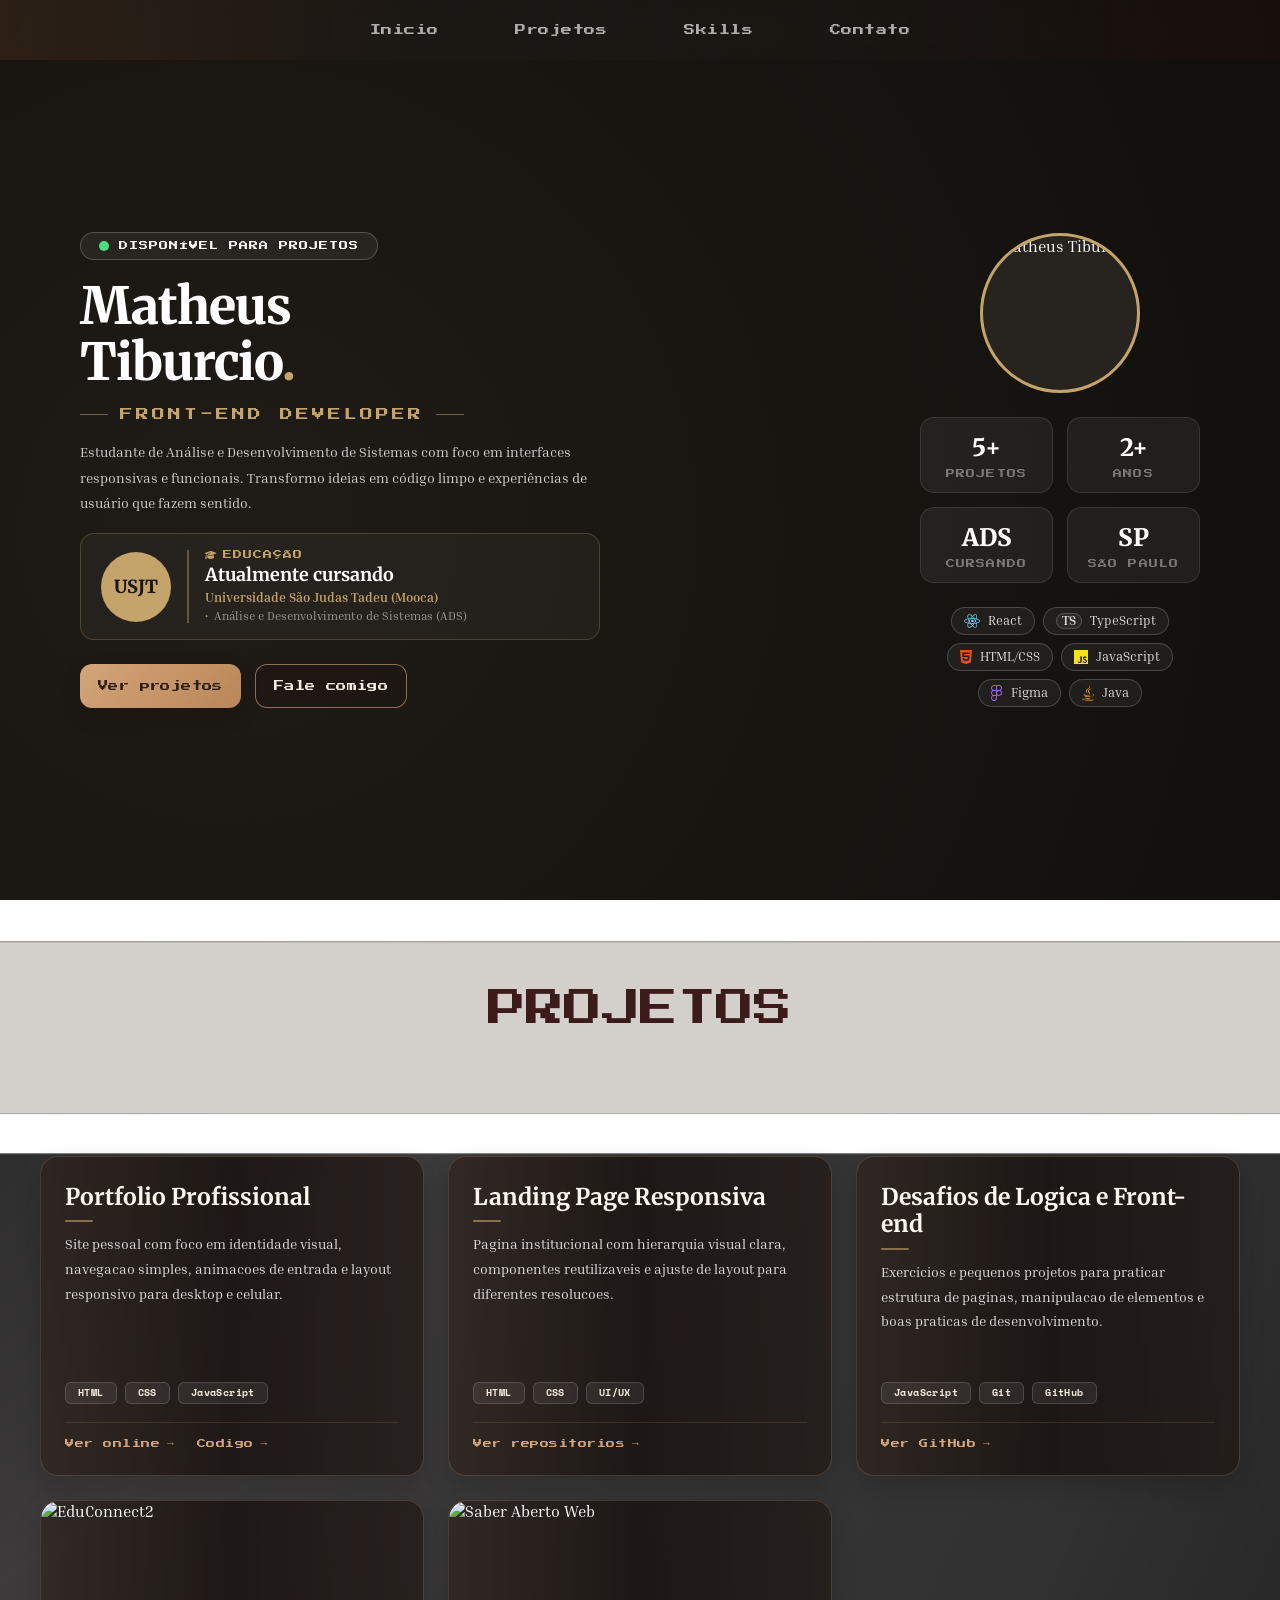
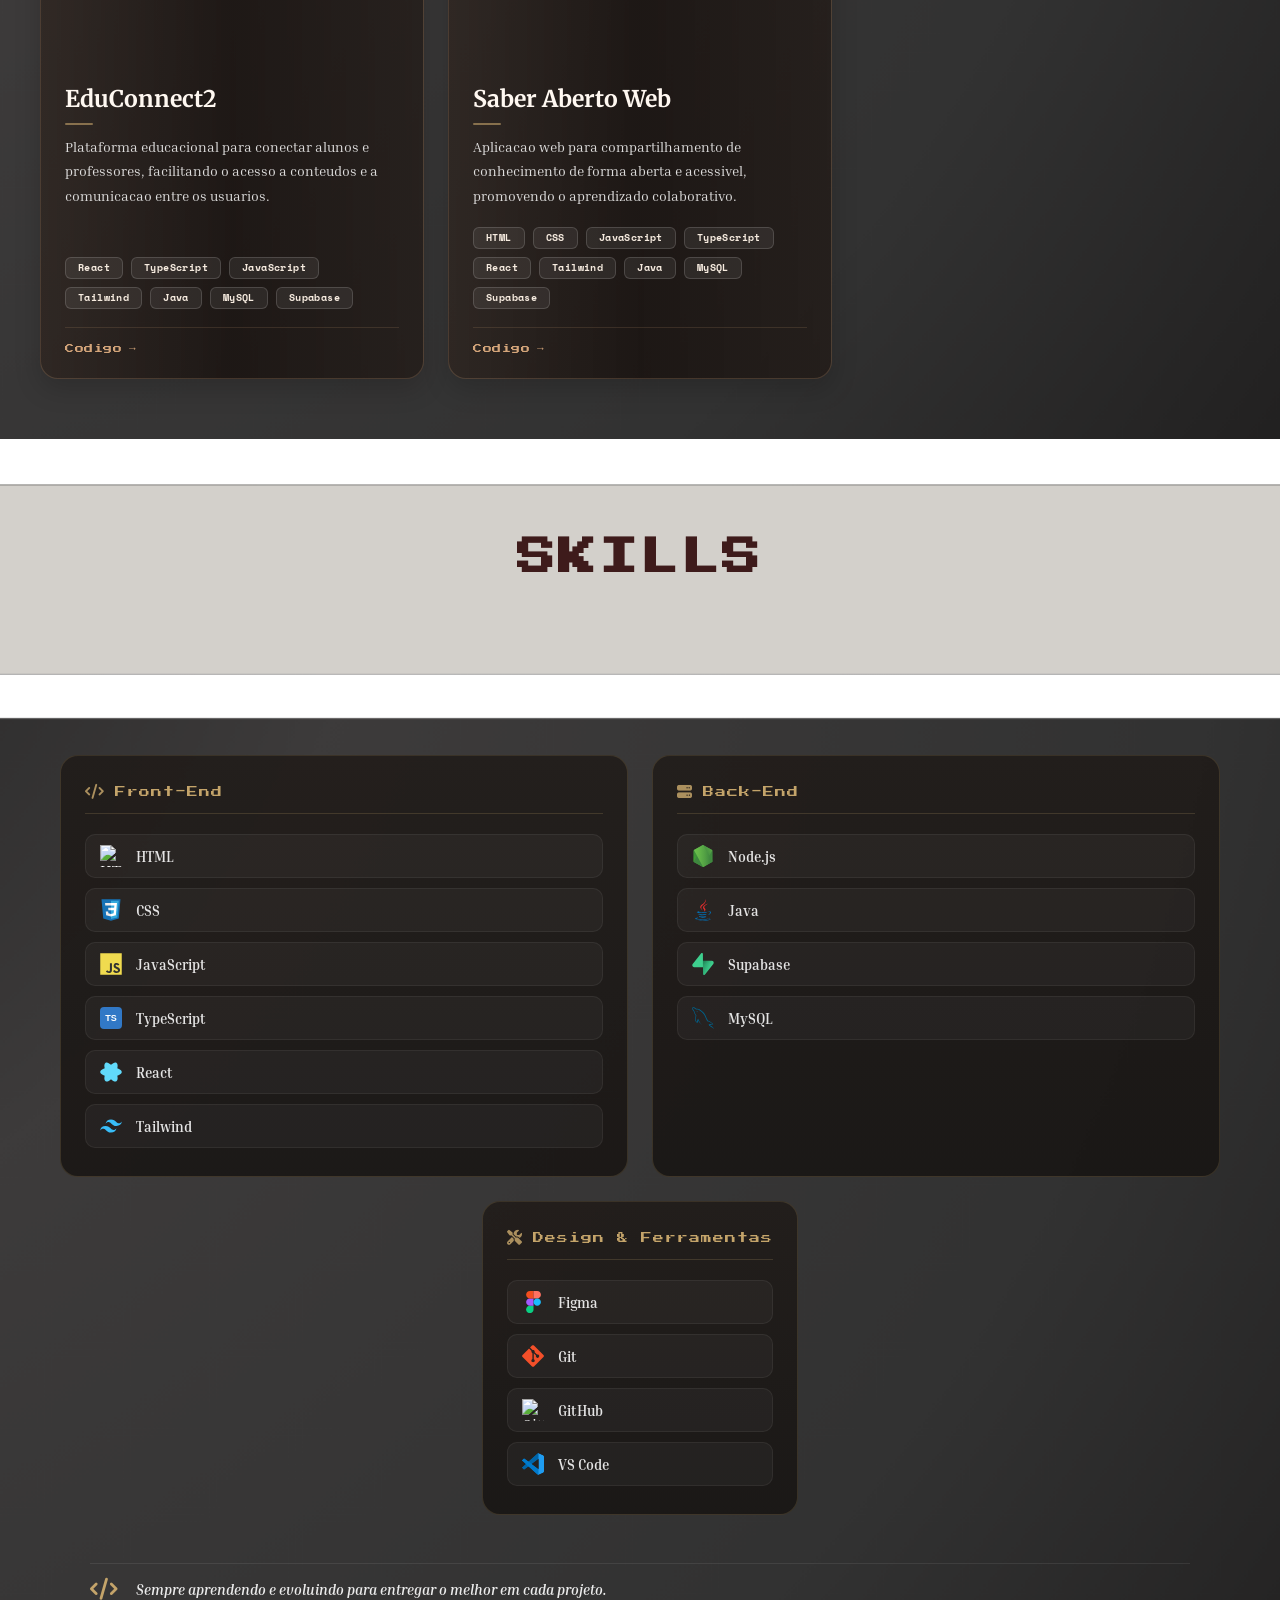
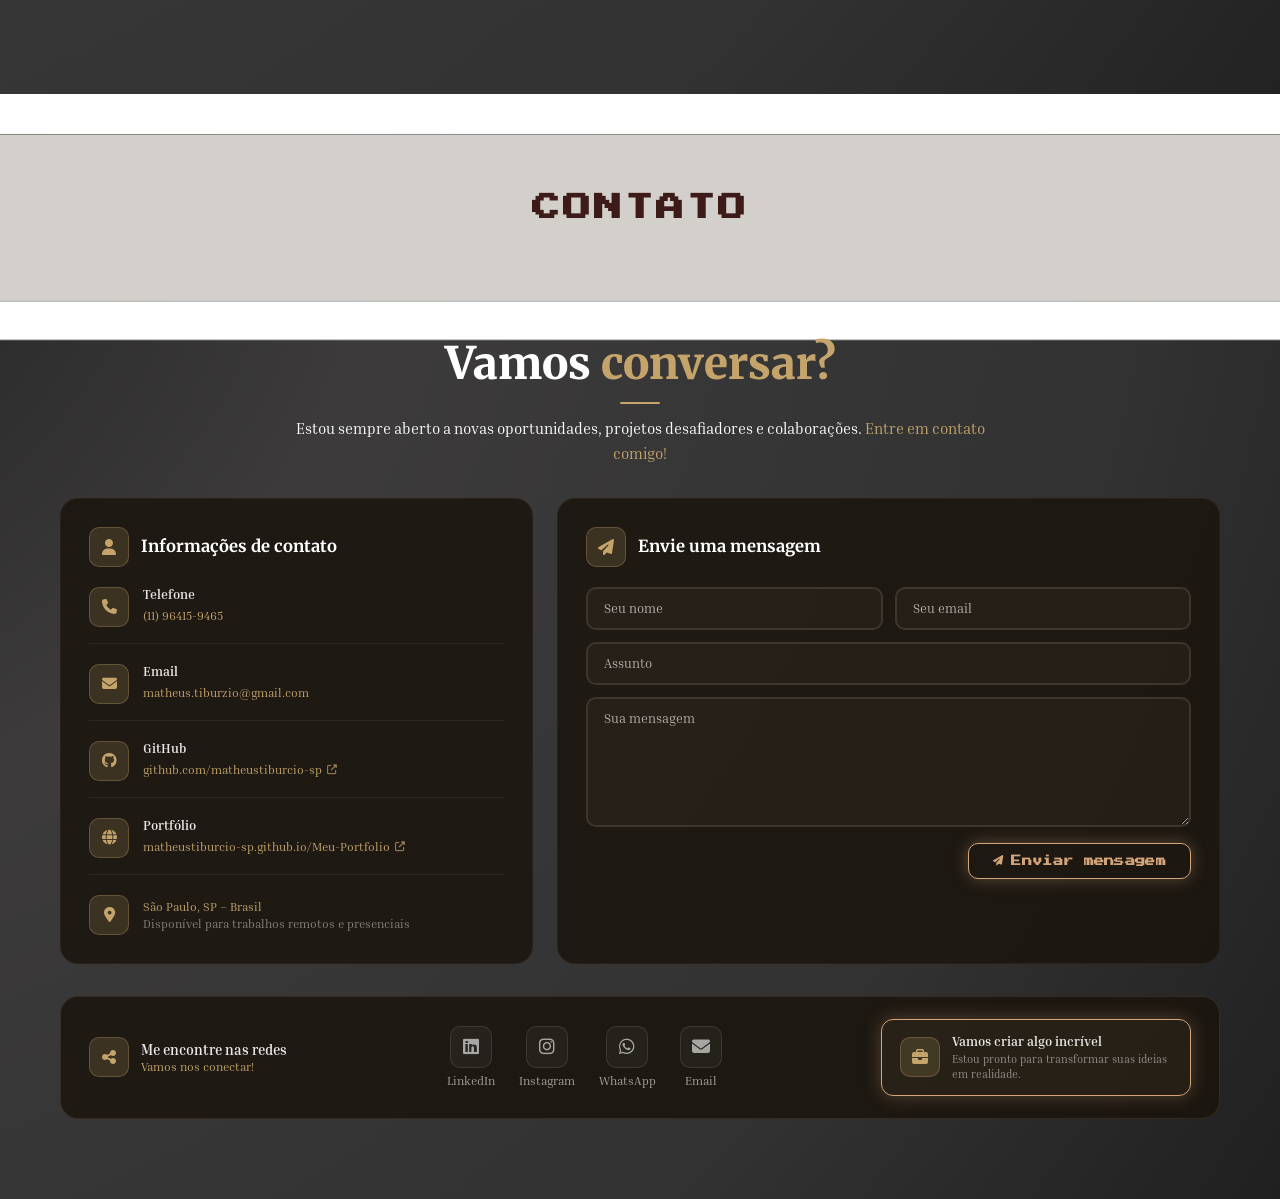
==== commit 24254c1b: "sua mensagem aqui" ====
--- a/index.html
+++ b/index.html
@@ -269,55 +269,68 @@
 		</nav>
 
 		<!-- HERO -->
-		<section class="pc-section pc-hero" id="pc-hero">
-			<div class="pc-home-inner">
-				<div class="pc-home-left">
-					<div class="pc-home-badge">
-						<span class="pc-home-badge-dot"></span>
-						DISPONÍVEL PARA PROJETOS
-					</div>
-					<h1 class="pc-home-name">Matheus<br>Tiburcio<span class="pc-home-name-dot">.</span></h1>
-					<p class="pc-home-role">FRONT-END DEVELOPER</p>
-					<p class="pc-home-desc">Estudante de Análise e Desenvolvimento de Sistemas com foco em interfaces responsivas e funcionais. Transformo ideias em código limpo e experiências de usuário que fazem sentido.</p>
-					<div class="pc-home-actions">
-						<a class="pc-btn-primary" href="#pc-projetos">Ver projetos</a>
-						<a class="pc-btn-secondary" href="#pc-contato">Fale comigo</a>
-					</div>
-				</div>
-				<div class="pc-home-right">
-					<div class="pc-home-avatar-wrap">
-						<img src="assets/images/avatar.jpg" alt="Matheus Tiburcio" class="pc-home-avatar-img" />
-						<span class="pc-home-avatar-status"></span>
-					</div>
-					<div class="pc-home-stats-grid">
-						<div class="pc-home-stat">
-							<span class="pc-home-stat-value">5+</span>
-							<span class="pc-home-stat-label">PROJETOS</span>
-						</div>
-						<div class="pc-home-stat">
-							<span class="pc-home-stat-value">2+</span>
-							<span class="pc-home-stat-label">ANOS</span>
-						</div>
-						<div class="pc-home-stat">
-							<span class="pc-home-stat-value">ADS</span>
-							<span class="pc-home-stat-label">CURSANDO</span>
-						</div>
-						<div class="pc-home-stat">
-							<span class="pc-home-stat-value">SP</span>
-							<span class="pc-home-stat-label">SÃO PAULO</span>
-						</div>
-					</div>
-					<div class="pc-home-tags">
-						<span><i class="fab fa-react" style="color:#61dafb;font-size:16px"></i>React</span>
-						<span><span class="pc-tag-ts">TS</span>TypeScript</span>
-						<span><i class="fab fa-html5" style="color:#e34f26;font-size:16px"></i>HTML/CSS</span>
-						<span><i class="fab fa-js" style="color:#f7df1e;font-size:16px"></i>JavaScript</span>
-						<span><i class="fab fa-figma" style="color:#a259ff;font-size:16px"></i>Figma</span>
-						<span><i class="fab fa-java" style="color:#f89820;font-size:16px"></i>Java</span>
-					</div>
-				</div>
-			</div>
-		</section>
+		<!-- HERO — substitui o <section class="pc-section pc-hero" ...> inteiro -->
+<section class="pc-section pc-hero" id="pc-hero">
+    <div class="pc-home-inner">
+        <div class="pc-home-left">
+            <div class="pc-home-badge">
+                <span class="pc-home-badge-dot"></span>
+                DISPONÍVEL PARA PROJETOS
+            </div>
+            <h1 class="pc-home-name">Matheus<br>Tiburcio<span class="pc-home-name-dot">.</span></h1>
+            <p class="pc-home-role">FRONT-END DEVELOPER</p>
+            <p class="pc-home-desc">Estudante de Análise e Desenvolvimento de Sistemas com foco em interfaces responsivas e funcionais. Transformo ideias em código limpo e experiências de usuário que fazem sentido.</p>
+
+            <!-- Card educação -->
+            <div class="pc-home-edu-card">
+                <div class="pc-home-edu-logo">USJT</div>
+                <div class="pc-home-edu-info">
+                    <p class="pc-home-edu-label"><i class="fas fa-graduation-cap"></i> EDUCAÇÃO</p>
+                    <p class="pc-home-edu-title">Atualmente cursando</p>
+                    <p class="pc-home-edu-uni">Universidade São Judas Tadeu (Mooca)</p>
+                    <p class="pc-home-edu-course"><span class="pc-home-edu-dot">•</span> Análise e Desenvolvimento de Sistemas (ADS)</p>
+                </div>
+            </div>
+
+            <div class="pc-home-actions">
+                <a class="pc-btn-primary" href="#pc-projetos">Ver projetos</a>
+                <a class="pc-btn-secondary" href="#pc-contato">Fale comigo</a>
+            </div>
+        </div>
+        <div class="pc-home-right">
+            <div class="pc-home-avatar-wrap">
+                <img src="assets/images/avatar.jpg" alt="Matheus Tiburcio" class="pc-home-avatar-img" />
+                <span class="pc-home-avatar-status"></span>
+            </div>
+            <div class="pc-home-stats-grid">
+                <div class="pc-home-stat">
+                    <span class="pc-home-stat-value">5+</span>
+                    <span class="pc-home-stat-label">PROJETOS</span>
+                </div>
+                <div class="pc-home-stat">
+                    <span class="pc-home-stat-value">2+</span>
+                    <span class="pc-home-stat-label">ANOS</span>
+                </div>
+                <div class="pc-home-stat">
+                    <span class="pc-home-stat-value">ADS</span>
+                    <span class="pc-home-stat-label">CURSANDO</span>
+                </div>
+                <div class="pc-home-stat">
+                    <span class="pc-home-stat-value">SP</span>
+                    <span class="pc-home-stat-label">SÃO PAULO</span>
+                </div>
+            </div>
+            <div class="pc-home-tags">
+                <span><i class="fab fa-react" style="color:#61dafb;font-size:16px"></i>React</span>
+                <span><span class="pc-tag-ts">TS</span>TypeScript</span>
+                <span><i class="fab fa-html5" style="color:#e34f26;font-size:16px"></i>HTML/CSS</span>
+                <span><i class="fab fa-js" style="color:#f7df1e;font-size:16px"></i>JavaScript</span>
+                <span><i class="fab fa-figma" style="color:#a259ff;font-size:16px"></i>Figma</span>
+                <span><i class="fab fa-java" style="color:#f89820;font-size:16px"></i>Java</span>
+            </div>
+        </div>
+    </div>
+</section>
 
 		<!-- PROJETOS -->
 		<section class="pc-section pc-projects-section animate-scroll" id="pc-projetos">
--- a/styles.css
+++ b/styles.css
@@ -908,8 +908,8 @@
         --color-white: #ffffff;
         --color-link: #d4a57a;
         --color-title: #3e1b1b;
-        --panel-strong: linear-gradient(to right, #1f1815b0, #27191469, #41342e42, #a5857813);
-        --panel-soft: linear-gradient(to right, #201a18d8, #3a302c48, #72625a18, #a5857813);
+        --panel-strong: linear-gradient(to right, #1f1815b0, #27191469, #41342e42, #362c2834);
+        --panel-soft: linear-gradient(to right, #201a18d8, #29211d48, #72625a18, #a5857813);
         --nav-bg: linear-gradient(to right, #332419b9, #1d19168e, #3d312b18, #1a100dd7);
         --shadow-soft: 0 10px 26px #0000002b;
     }
@@ -1119,6 +1119,80 @@
         object-fit: contain;
         flex-shrink: 0;
     }
+
+    /* Cole dentro do @media (min-width: 900px) */
+
+.pc-home-edu-card {
+    display: flex;
+    align-items: center;
+    gap: 16px;
+    background: rgba(255, 255, 255, 0.04);
+    border: 1px solid rgba(196, 164, 106, 0.25);
+    border-radius: 14px;
+    padding: 16px 20px;
+    max-width: 520px;
+}
+
+.pc-home-edu-logo {
+    width: 70px;
+    height: 70px;
+    border-radius: 50%;
+    border: 1px solid rgba(196, 164, 106, 0.4);
+    flex-shrink: 0;
+    background: #c4a46a;
+    display: flex;
+    align-items: center;
+    justify-content: center;
+    font-family: var(--font-title);
+    font-size: 18px;
+    font-weight: 800;
+    color: #1a1815;
+}
+
+.pc-home-edu-info {
+    display: flex;
+    flex-direction: column;
+    gap: 4px;
+    border-left: 2px solid rgba(196, 164, 106, 0.4);
+    padding-left: 16px;
+}
+
+.pc-home-edu-label {
+    font-family: var(--font-ui);
+    font-size: 9px;
+    color: #c4a46a;
+    letter-spacing: 1px;
+    display: flex;
+    align-items: center;
+    gap: 6px;
+}
+
+.pc-home-edu-title {
+    font-family: var(--font-title);
+    font-size: clamp(15px, 1.4vw, 20px);
+    font-weight: 700;
+    color: #ffffff;
+}
+
+.pc-home-edu-uni {
+    font-family: var(--font-body);
+    font-size: clamp(12px, 1vw, 14px);
+    color: #c4a46a;
+    font-weight: 600;
+}
+
+.pc-home-edu-course {
+    font-family: var(--font-body);
+    font-size: clamp(11px, 0.9vw, 13px);
+    color: rgba(255, 255, 255, 0.55);
+    display: flex;
+    align-items: center;
+    gap: 6px;
+}
+
+.pc-home-edu-dot {
+    color: #c4a46a;
+}
 
     .pc-tag-ts {
         display: inline-flex;
@@ -1724,7 +1798,7 @@
 /* ---- Cards ---- */
 .pc-contact-card {
     background: rgba(26, 20, 14, 0.85);
-    border: 1px solid rgba(73, 64, 57, 0.801);
+    border: 1px solid rgba(48, 36, 27, 0.801);
     border-radius: 18px;
     padding: 28px 28px;
     display: flex;
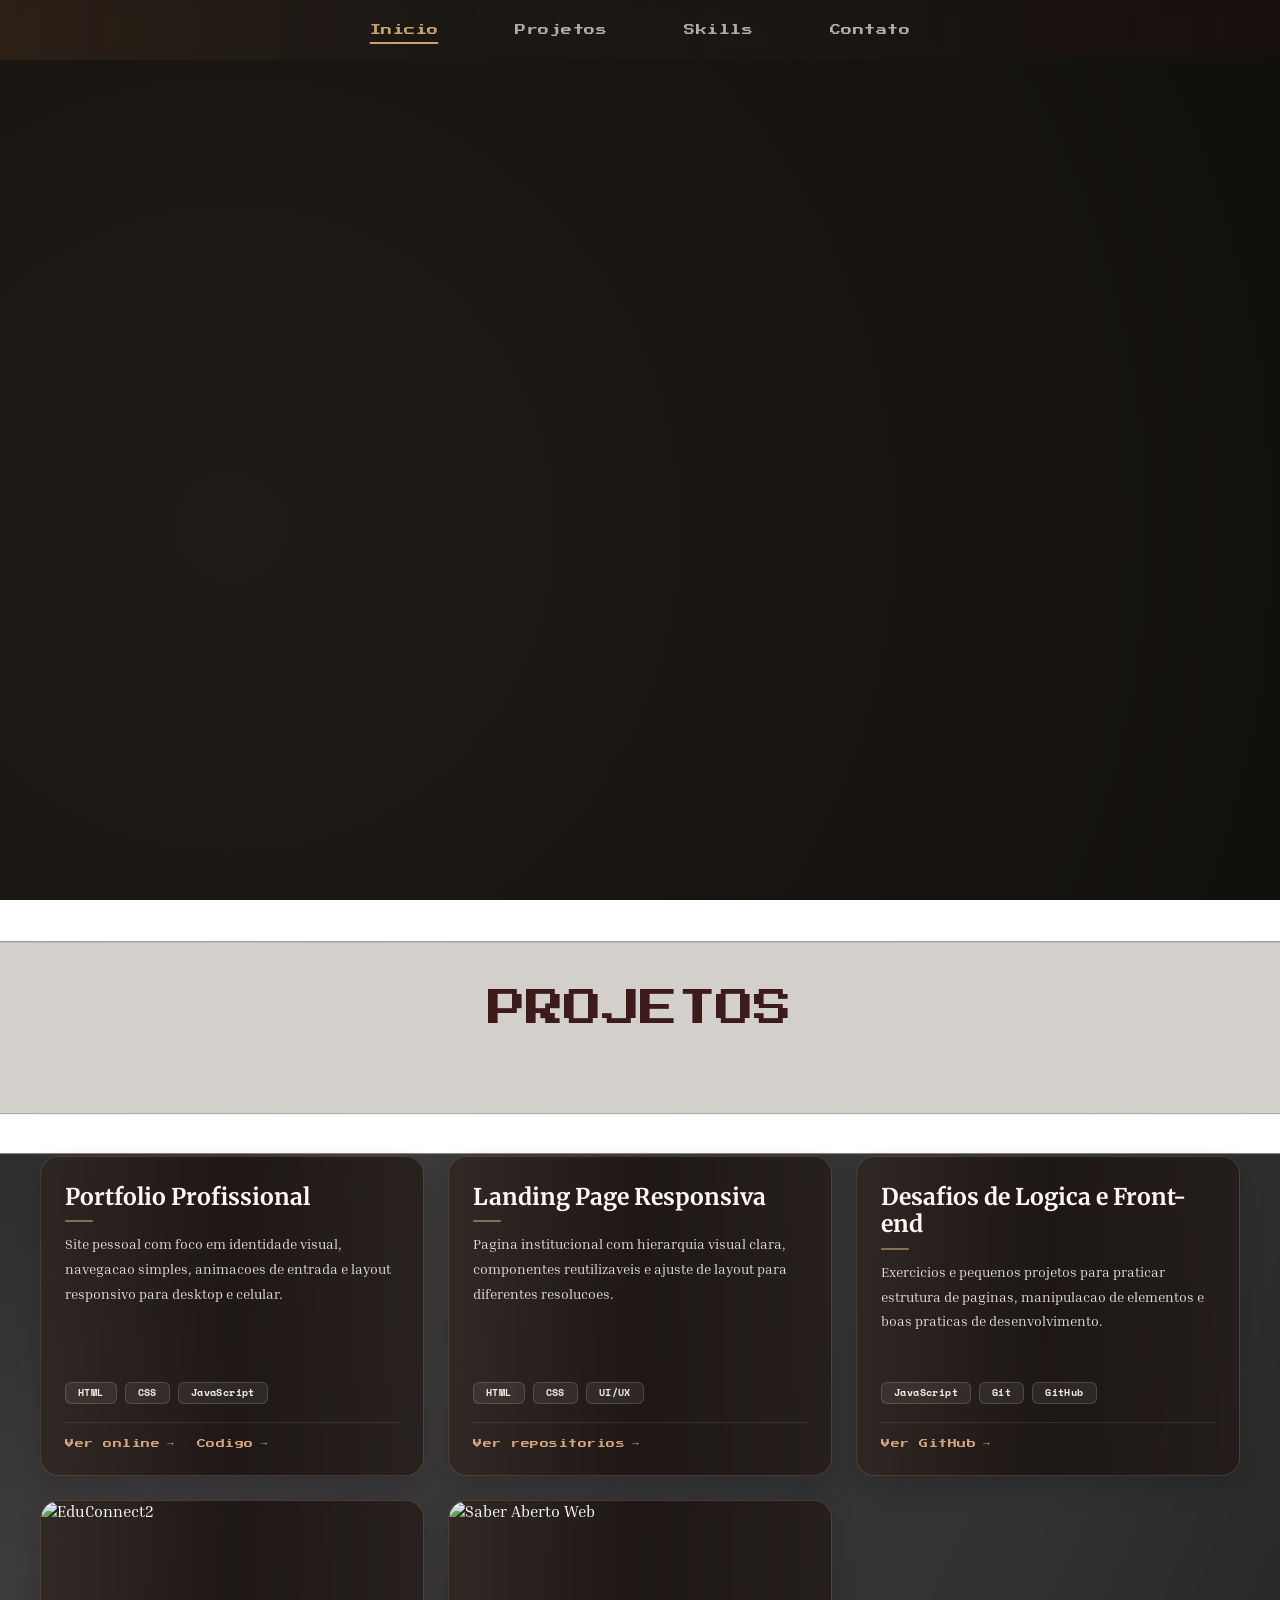
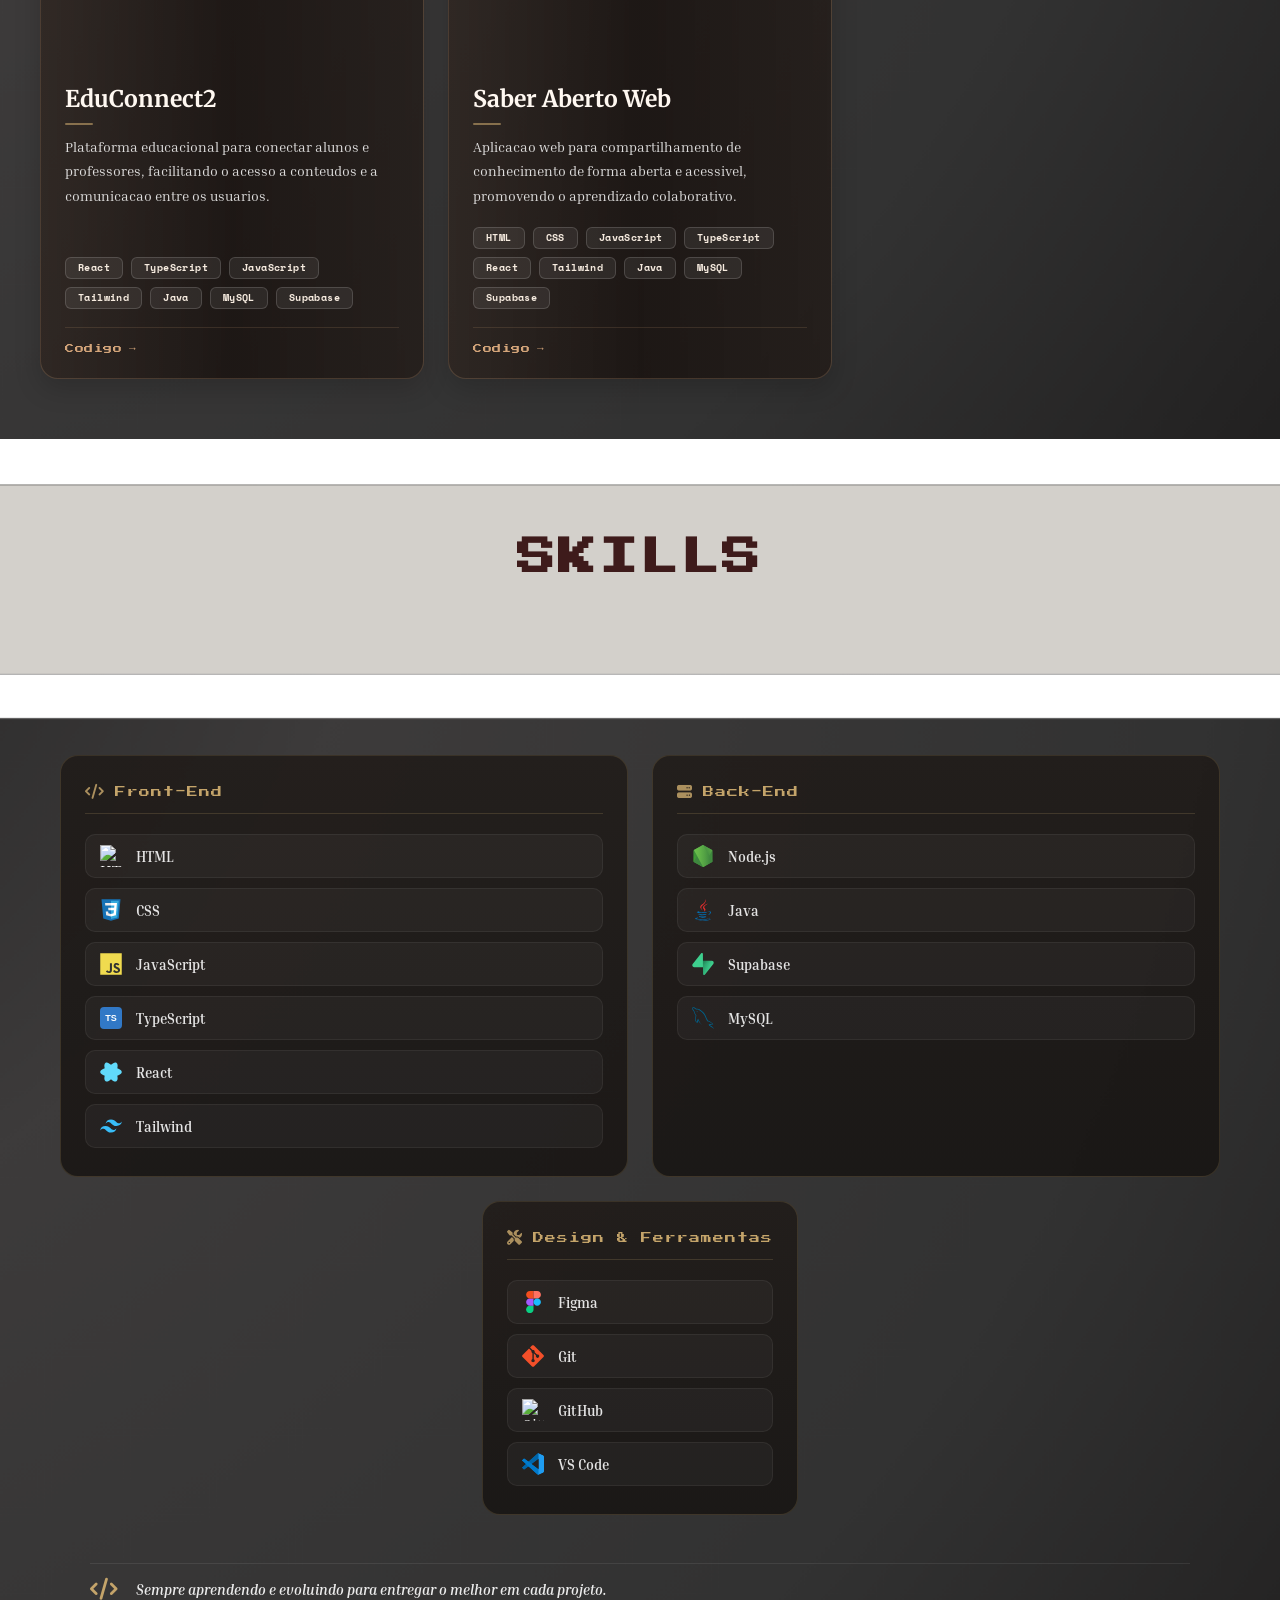
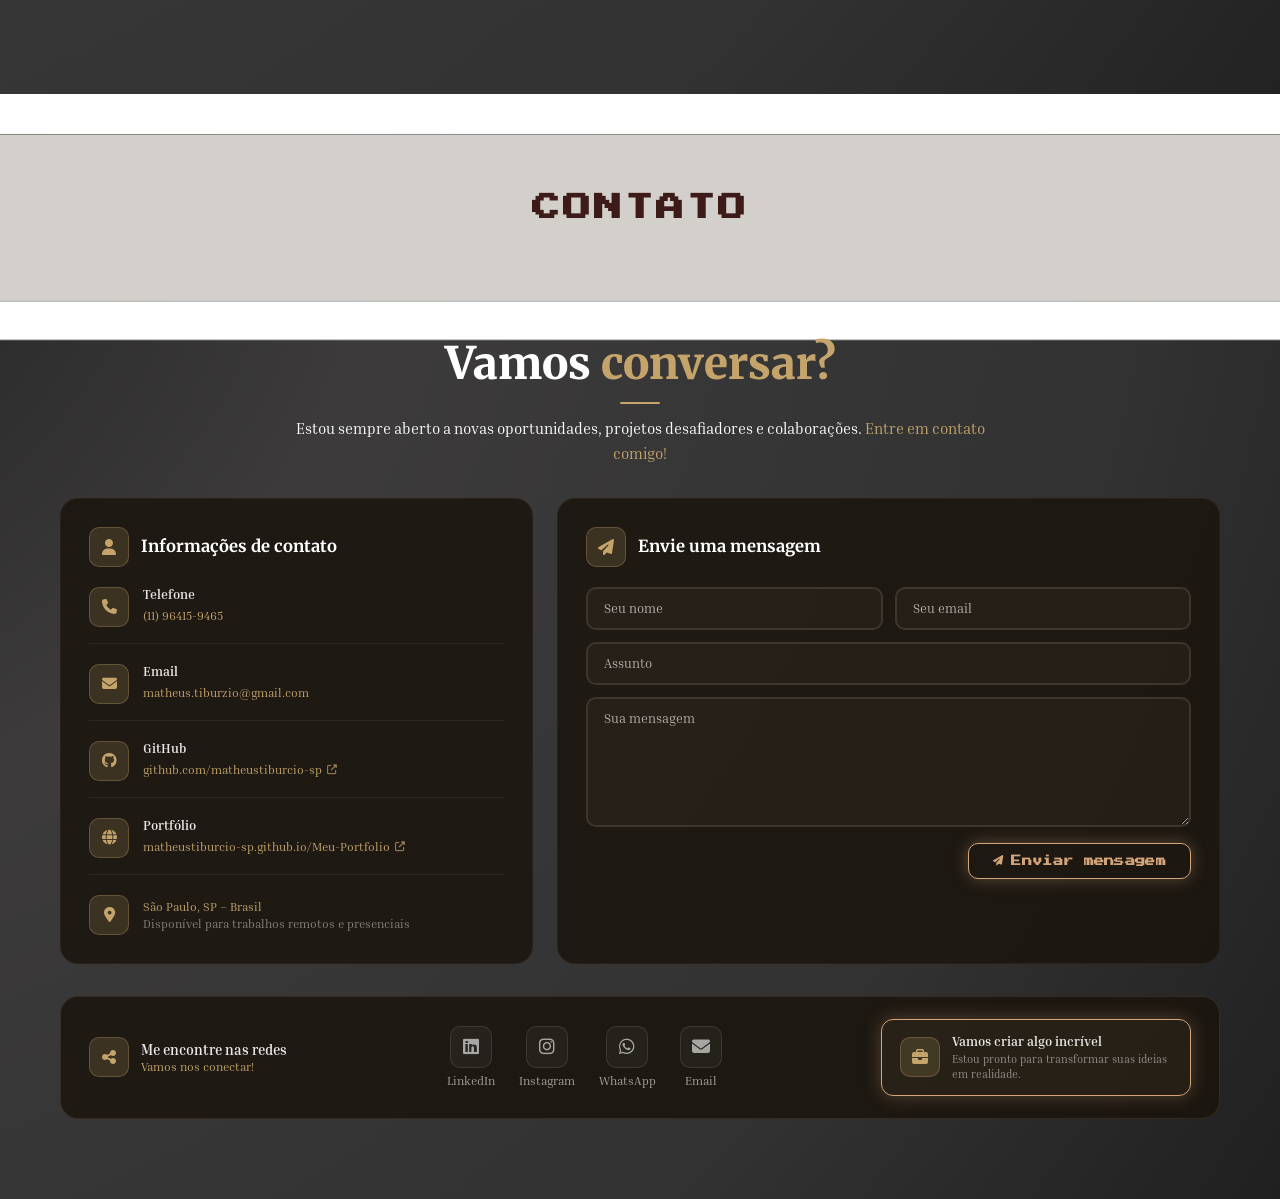
==== commit ad571b29: "sua mensagem aqui" ====
--- a/index.html
+++ b/index.html
@@ -17,26 +17,17 @@
 	<link rel="stylesheet" href="https://cdn.jsdelivr.net/gh/devicons/devicon@latest/devicon.min.css" />
 
 	<style>
-		@media (min-width: 900px) {
-			html, body {
-				overflow: visible !important;
-				height: auto !important;
-			}
-			body {
-				display: block;
-				overflow-y: auto !important;
-			}
-			.pc-layout .pc-section,
-			.pc-layout .pc-home-inner,
-			.pc-layout .pc-home-left,
-			.pc-layout .pc-home-right,
-			.pc-layout .animate-scroll,
-			.pc-layout .animate-hero {
-				opacity: 1 !important;
-				transform: none !important;
-			}
-		}
-	</style>
+    @media (min-width: 900px) {
+        html, body {
+            overflow: visible !important;
+            height: auto !important;
+        }
+        body {
+            display: block;
+            overflow-y: auto !important;
+        }
+    }
+</style>
 </head>
 <body>
 
@@ -270,7 +261,7 @@
 
 		<!-- HERO -->
 		<!-- HERO — substitui o <section class="pc-section pc-hero" ...> inteiro -->
-<section class="pc-section pc-hero" id="pc-hero">
+<section class="pc-section pc-hero animate-hero" id="pc-hero">
     <div class="pc-home-inner">
         <div class="pc-home-left">
             <div class="pc-home-badge">
--- a/styles.css
+++ b/styles.css
@@ -889,11 +889,17 @@
     }
 
     .animate-scroll,
-    .animate-hero {
-        opacity: 0;
-        transform: translateY(40px);
-        transition: opacity 1000ms ease-out, transform 1000ms ease-out;
-    }
+.animate-hero {
+    opacity: 0;
+    transform: translateY(30px);
+    transition: opacity 800ms ease-out, transform 800ms ease-out;
+}
+
+.animate-scroll.visible,
+.animate-hero.visible {
+    opacity: 1;
+    transform: translateY(0);
+}
 
     .animate-scroll.visible,
     .animate-hero.visible {
